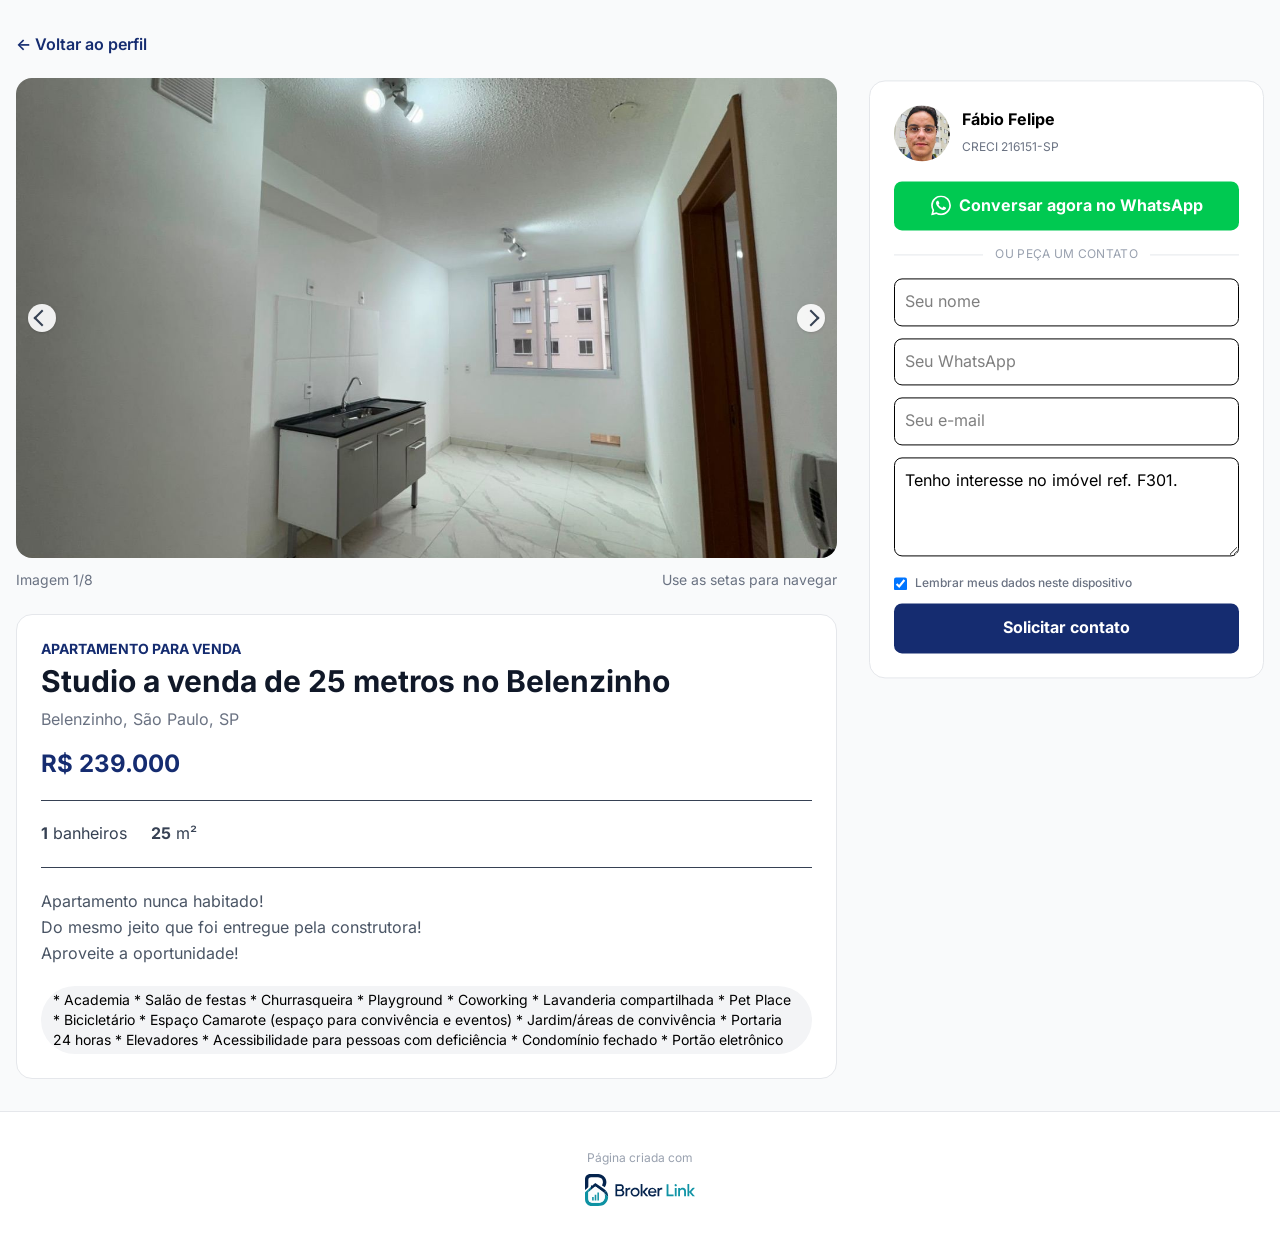
==== imoveis/364c758b-52be-48a4-a93f-f605bc0d73a9/index.html @ 96ce0179 "Publica Site Fabio Felipe" ====
<!DOCTYPE html><html lang="pt-BR"><head><meta charSet="UTF-8"/><meta name="viewport" content="width=device-width, initial-scale=1.0"/><title>Studio a venda de 25 metros no Belenzinho | BrokerLink</title><link rel="canonical" href="/imoveis/364c758b-52be-48a4-a93f-f605bc0d73a9/"/><meta name="description" content="Apartamento nunca habitado! 
Do mesmo jeito que foi entregue pela construtora!
Aproveite a oportunidade!"/><meta property="og:type" content="website"/><meta property="og:title" content="Studio a venda de 25 metros no Belenzinho | BrokerLink"/><meta property="og:description" content="Apartamento nunca habitado! 
Do mesmo jeito que foi entregue pela construtora!
Aproveite a oportunidade!"/><meta property="og:image" content="/brokerlink/uploads/corretores/35f3a626-eeab-41ef-ac6b-1ea419a82216/imoveis/364c758b-52be-48a4-a93f-f605bc0d73a9/e2fc492e-0e11-499b-bfd5-895e20bc08eb-master.jpg"/><meta name="twitter:card" content="summary_large_image"/><meta name="twitter:title" content="Studio a venda de 25 metros no Belenzinho | BrokerLink"/><meta name="twitter:description" content="Apartamento nunca habitado! 
Do mesmo jeito que foi entregue pela construtora!
Aproveite a oportunidade!"/><meta name="twitter:image" content="/brokerlink/uploads/corretores/35f3a626-eeab-41ef-ac6b-1ea419a82216/imoveis/364c758b-52be-48a4-a93f-f605bc0d73a9/e2fc492e-0e11-499b-bfd5-895e20bc08eb-master.jpg"/><link rel="icon" href="/brokerlink/favicon.ico" sizes="any"/><link rel="icon" type="image/svg+xml" href="/brokerlink/favicon.svg"/><link rel="stylesheet" href="/css/styles.min.css"/></head><body><div class="bg-gray-50 min-h-screen overflow-x-hidden"><main class="bg-gray-50 min-h-screen pb-24 lg:pb-0"><div class="max-w-7xl mx-auto px-4 py-8"><a href="/" class="text-primary font-semibold">← Voltar ao perfil</a><div class="grid lg:grid-cols-3 gap-8 mt-5"><div class="lg:col-span-2"><div id="property-gallery" class="space-y-3" data-gallery="1"><div class="relative overflow-hidden rounded-2xl bg-gray-100"><button type="button" data-gallery-prev="true" aria-label="Foto anterior" class="absolute left-3 top-1/2 z-10 -translate-y-1/2 rounded-full bg-white/90 p-2 text-gray-700 shadow hover:bg-white"><span class="block h-3 w-3 border-l-2 border-t-2 border-current -rotate-45"></span></button><button type="button" data-gallery-open="true" class="block w-full cursor-zoom-in"><img data-gallery-main="true" src="/brokerlink/uploads/corretores/35f3a626-eeab-41ef-ac6b-1ea419a82216/imoveis/364c758b-52be-48a4-a93f-f605bc0d73a9/e2fc492e-0e11-499b-bfd5-895e20bc08eb-master.jpg" alt="Studio a venda de 25 metros no Belenzinho - foto 1" class="h-80 w-full object-cover lg:h-[480px]"/></button><button type="button" data-gallery-next="true" aria-label="Próxima foto" class="absolute right-3 top-1/2 z-10 -translate-y-1/2 rounded-full bg-white/90 p-2 text-gray-700 shadow hover:bg-white"><span class="block h-3 w-3 border-r-2 border-t-2 border-current rotate-45"></span></button></div><div class="flex items-center justify-between text-sm text-gray-500"><span data-gallery-counter="true">Imagem 1/<!-- -->8</span><span class="hidden sm:inline">Use as setas para navegar</span></div></div><section class="bg-white border border-gray-200 rounded-2xl p-6 mt-6"><div class="flex flex-wrap justify-between gap-4"><div><p class="text-sm font-bold uppercase text-primary">Apartamento<!-- --> para <!-- -->venda</p><h1 class="text-3xl font-bold text-gray-900 mt-1">Studio a venda de 25 metros no Belenzinho</h1><p class="text-gray-500 mt-2">Belenzinho, São Paulo, SP</p></div><strong class="text-2xl text-primary">R$ 239.000</strong></div><div class="flex flex-wrap gap-6 py-5 my-5 border-y text-gray-700"><span><strong>1</strong> banheiros</span><span><strong>25</strong> m²</span></div><p class="text-gray-600 whitespace-pre-line leading-relaxed">Apartamento nunca habitado! 
Do mesmo jeito que foi entregue pela construtora!
Aproveite a oportunidade!</p><div class="flex flex-wrap gap-2 mt-5"><span class="bg-gray-100 rounded-full px-3 py-1 text-sm">* Academia * Salão de festas * Churrasqueira * Playground * Coworking * Lavanderia compartilhada * Pet Place * Bicicletário * Espaço Camarote (espaço para convivência e eventos) * Jardim/áreas de convivência * Portaria 24 horas * Elevadores * Acessibilidade para pessoas com deficiência * Condomínio fechado * Portão eletrônico</span></div></section></div><aside><div class="bg-white border border-gray-200 rounded-2xl p-6 sticky top-20"><div class="flex items-center gap-3 mb-5"><div class="w-14 h-14 rounded-full bg-blue-100 overflow-hidden"><img src="/brokerlink/uploads/corretores/35f3a626-eeab-41ef-ac6b-1ea419a82216/corretor-5-1782740356628-820094890.jpg" alt="" class="w-full h-full object-cover"/></div><div><strong class="block">Fábio Felipe</strong><span class="text-xs text-gray-500">CRECI <!-- -->216151<!-- -->-<!-- -->SP</span></div></div><a href="https://wa.me/5511975222840" target="_blank" rel="noopener noreferrer" data-main-whatsapp-button="true" class="flex items-center justify-center gap-2 bg-green-500 hover:bg-green-600 text-white text-center rounded-lg px-5 py-3 font-bold no-underline mb-4"><svg class="w-5 h-5 flex-shrink-0" viewBox="0 0 24 24" fill="currentColor" aria-hidden="true"><path d="M17.47 14.38c-.3-.15-1.76-.87-2.03-.97-.27-.1-.47-.15-.67.15-.2.3-.77.97-.94 1.16-.17.2-.35.22-.64.08-.3-.15-1.26-.46-2.39-1.48-.88-.79-1.48-1.76-1.65-2.06-.17-.3-.02-.46.13-.61.13-.13.3-.35.45-.52.15-.17.2-.3.3-.5.1-.2.05-.37-.03-.52-.07-.15-.67-1.61-.92-2.21-.24-.58-.49-.5-.67-.51h-.57c-.2 0-.52.07-.79.37-.27.3-1.04 1.02-1.04 2.48 0 1.46 1.07 2.88 1.21 3.07.15.2 2.1 3.2 5.08 4.49.71.31 1.26.49 1.69.63.71.23 1.36.2 1.87.12.57-.09 1.76-.72 2.01-1.41.25-.69.25-1.29.17-1.41-.07-.12-.27-.2-.57-.35M12.05 21.79h-.01a9.87 9.87 0 0 1-5.03-1.38l-.36-.21-3.74.98 1-3.65-.24-.37a9.86 9.86 0 0 1-1.51-5.26A9.89 9.89 0 0 1 12.05 2a9.82 9.82 0 0 1 6.99 2.9 9.83 9.83 0 0 1 2.89 7c0 5.45-4.44 9.89-9.88 9.89M20.46 3.49A11.82 11.82 0 0 0 12.05 0C5.5 0 .16 5.34.16 11.89c0 2.1.55 4.14 1.59 5.95L.06 24l6.3-1.65a11.88 11.88 0 0 0 5.68 1.45h.01c6.55 0 11.89-5.34 11.89-11.9a11.82 11.82 0 0 0-3.48-8.41"></path></svg>Conversar agora no WhatsApp</a><div class="flex items-center gap-3 my-4"><span class="h-px bg-gray-200 flex-1"></span><span class="text-xs uppercase tracking-wide text-gray-400">ou peça um contato</span><span class="h-px bg-gray-200 flex-1"></span></div><form data-lead-form="true" data-static-whatsapp-form="true" action="https://wa.me/5511975222840" method="GET" class="space-y-3"><input type="hidden" name="imovel_id" value="364c758b-52be-48a4-a93f-f605bc0d73a9"/><input type="hidden" name="link" value=""/><input type="hidden" name="origem" value="direto"/><input name="nome" autoComplete="name" required="" placeholder="Seu nome" class="w-full border rounded-lg p-2.5"/><input name="telefone" type="tel" autoComplete="tel" required="" placeholder="Seu WhatsApp" data-phone-mask="true" inputMode="numeric" maxLength="15" class="w-full border rounded-lg p-2.5"/><input name="email" type="email" autoComplete="email" placeholder="Seu e-mail" class="w-full border rounded-lg p-2.5"/><textarea name="mensagem" rows="3" class="w-full border rounded-lg p-2.5">Tenho interesse no imóvel ref. F301.</textarea><label class="flex items-start gap-2 text-xs text-gray-500"><input type="checkbox" name="lembrar_dados" class="mt-0.5" checked=""/><span>Lembrar meus dados neste dispositivo</span></label><button class="btn-primary w-full rounded-lg px-5 py-3 font-bold">Solicitar contato</button></form></div></aside></div></div></main><a href="https://wa.me/5511975222840" target="_blank" rel="noopener noreferrer" data-fixed-whatsapp-button="true" class="hidden fixed bottom-4 left-4 right-4 z-40 flex items-center justify-center gap-2 bg-green-500 text-white rounded-xl px-5 py-4 font-bold no-underline shadow-xl"><svg class="w-5 h-5 flex-shrink-0" viewBox="0 0 24 24" fill="currentColor" aria-hidden="true"><path d="M17.47 14.38c-.3-.15-1.76-.87-2.03-.97-.27-.1-.47-.15-.67.15-.2.3-.77.97-.94 1.16-.17.2-.35.22-.64.08-.3-.15-1.26-.46-2.39-1.48-.88-.79-1.48-1.76-1.65-2.06-.17-.3-.02-.46.13-.61.13-.13.3-.35.45-.52.15-.17.2-.3.3-.5.1-.2.05-.37-.03-.52-.07-.15-.67-1.61-.92-2.21-.24-.58-.49-.5-.67-.51h-.57c-.2 0-.52.07-.79.37-.27.3-1.04 1.02-1.04 2.48 0 1.46 1.07 2.88 1.21 3.07.15.2 2.1 3.2 5.08 4.49.71.31 1.26.49 1.69.63.71.23 1.36.2 1.87.12.57-.09 1.76-.72 2.01-1.41.25-.69.25-1.29.17-1.41-.07-.12-.27-.2-.57-.35M12.05 21.79h-.01a9.87 9.87 0 0 1-5.03-1.38l-.36-.21-3.74.98 1-3.65-.24-.37a9.86 9.86 0 0 1-1.51-5.26A9.89 9.89 0 0 1 12.05 2a9.82 9.82 0 0 1 6.99 2.9 9.83 9.83 0 0 1 2.89 7c0 5.45-4.44 9.89-9.88 9.89M20.46 3.49A11.82 11.82 0 0 0 12.05 0C5.5 0 .16 5.34.16 11.89c0 2.1.55 4.14 1.59 5.95L.06 24l6.3-1.65a11.88 11.88 0 0 0 5.68 1.45h.01c6.55 0 11.89-5.34 11.89-11.9a11.82 11.82 0 0 0-3.48-8.41"></path></svg>Conversar no WhatsApp</a><footer class="bg-white border-t border-gray-200"><div class="max-w-7xl mx-auto px-4 py-8 text-center"><a href="https://www.brokerlink.com.br" class="inline-flex flex-col items-center gap-2 no-underline"><span class="text-xs text-gray-400">Página criada com</span><img src="/brokerlink/logo.svg" alt="BrokerLink" width="128" height="34" class="h-8 w-auto"/></a></div></footer><div id="location-capture" class="hidden fixed bottom-24 lg:bottom-4 left-4 right-4 sm:left-auto sm:w-96 z-50 bg-white border border-gray-200 rounded-xl p-4 shadow-xl" role="status" aria-live="polite"><div class="flex items-start gap-3"><div class="w-9 h-9 rounded-full bg-blue-50 text-primary flex items-center justify-center flex-shrink-0"><svg class="w-5 h-5" viewBox="0 0 24 24" fill="none" stroke="currentColor" stroke-width="2" aria-hidden="true"><path stroke-linecap="round" stroke-linejoin="round" d="M12 21s6-5.3 6-11a6 6 0 1 0-12 0c0 5.7 6 11 6 11Z"></path><circle cx="12" cy="10" r="2"></circle></svg></div><div class="flex-1"><strong class="block text-sm text-gray-900">Atendimento na sua região</strong><p id="location-capture-status" class="text-xs text-gray-500 mt-1">Autorize o navegador para identificarmos apenas sua cidade aproximada.</p></div><button id="location-capture-close" type="button" class="bg-transparent border-0 text-gray-400" aria-label="Fechar">×</button></div></div><script>
      (function () {
        const storageKey = 'brokerlink.leadIdentity.v1';
        const legacyStorageKey = ['brok', 'ermap.leadIdentity.v1'].join('');

        function readIdentity() {
          try {
            const rawValue = localStorage.getItem(storageKey) || localStorage.getItem(legacyStorageKey) || '{}';
            const value = JSON.parse(rawValue);
            if (localStorage.getItem(legacyStorageKey) && !localStorage.getItem(storageKey)) {
              localStorage.setItem(storageKey, JSON.stringify(value));
              localStorage.removeItem(legacyStorageKey);
            }
            return {
              nome: typeof value.nome === 'string' ? value.nome : '',
              telefone: typeof value.telefone === 'string' ? value.telefone : '',
              email: typeof value.email === 'string' ? value.email : ''
            };
          } catch (error) {
            return { nome: '', telefone: '', email: '' };
          }
        }

        function initializeLeadForms() {
          const identity = readIdentity();

          document.querySelectorAll('[data-lead-form]').forEach(function (form) {
            const nameInput = form.querySelector('[name="nome"]');
            const phoneInput = form.querySelector('[name="telefone"]');
            const emailInput = form.querySelector('[name="email"]');
            const rememberInput = form.querySelector('[name="lembrar_dados"]');

            if (nameInput && !nameInput.value) nameInput.value = identity.nome;
            if (phoneInput && !phoneInput.value) phoneInput.value = identity.telefone;
            if (emailInput && !emailInput.value) emailInput.value = identity.email;
            if (rememberInput && (identity.nome || identity.telefone || identity.email)) {
              rememberInput.checked = true;
            }

            form.addEventListener('submit', function () {
              if (rememberInput && rememberInput.checked) {
                localStorage.setItem(storageKey, JSON.stringify({
                  nome: nameInput ? nameInput.value.trim() : '',
                  telefone: phoneInput ? phoneInput.value.trim() : '',
                  email: emailInput ? emailInput.value.trim() : ''
                }));
                localStorage.removeItem(legacyStorageKey);
              } else {
                localStorage.removeItem(storageKey);
                localStorage.removeItem(legacyStorageKey);
              }
            });
          });
        }

        if (document.readyState === 'loading') {
          document.addEventListener('DOMContentLoaded', initializeLeadForms);
        } else {
          initializeLeadForms();
        }
      })();
    </script><script>
      (function () {
        function formatPhone(value) {
          var digits = String(value || '').replace(/\D/g, '');

          if (digits.startsWith('55') && digits.length > 11) {
            digits = digits.slice(2);
          }

          digits = digits.slice(0, 11);

          if (!digits) return '';
          if (digits.length <= 2) return '(' + digits;

          var ddd = digits.slice(0, 2);
          var number = digits.slice(2);

          if (digits.length <= 6) {
            return '(' + ddd + ') ' + number;
          }

          if (digits.length <= 10) {
            return '(' + ddd + ') ' + number.slice(0, 4) + '-' + number.slice(4);
          }

          return '(' + ddd + ') ' + number.slice(0, 5) + '-' + number.slice(5);
        }

        function applyMask(input) {
          if (!input || input.dataset.phoneMaskBound === '1') return;
          input.dataset.phoneMaskBound = '1';

          function sync() {
            var masked = formatPhone(input.value);
            if (input.value !== masked) {
              input.value = masked;
            }
          }

          input.addEventListener('input', sync);
          input.addEventListener('blur', sync);
          sync();
        }

        function initializePhoneMasks() {
          document.querySelectorAll('[data-phone-mask]').forEach(applyMask);
        }

        if (document.readyState === 'loading') {
          document.addEventListener('DOMContentLoaded', initializePhoneMasks);
        } else {
          initializePhoneMasks();
        }
      })();
    </script><script>
              (function () {
                var root = document.getElementById('property-gallery');
                if (!root) return;

                var images = [{"id":"e2fc492e-0e11-499b-bfd5-895e20bc08eb","src":"/brokerlink/uploads/corretores/35f3a626-eeab-41ef-ac6b-1ea419a82216/imoveis/364c758b-52be-48a4-a93f-f605bc0d73a9/e2fc492e-0e11-499b-bfd5-895e20bc08eb-master.jpg","thumb":"/brokerlink/uploads/corretores/35f3a626-eeab-41ef-ac6b-1ea419a82216/imoveis/364c758b-52be-48a4-a93f-f605bc0d73a9/e2fc492e-0e11-499b-bfd5-895e20bc08eb-thumb.jpg","width":1400,"height":1050},{"id":"a953e81a-6443-4aee-ba90-77e28da5d212","src":"/brokerlink/uploads/corretores/35f3a626-eeab-41ef-ac6b-1ea419a82216/imoveis/364c758b-52be-48a4-a93f-f605bc0d73a9/a953e81a-6443-4aee-ba90-77e28da5d212-master.jpg","thumb":"/brokerlink/uploads/corretores/35f3a626-eeab-41ef-ac6b-1ea419a82216/imoveis/364c758b-52be-48a4-a93f-f605bc0d73a9/a953e81a-6443-4aee-ba90-77e28da5d212-thumb.jpg","width":1400,"height":1050},{"id":"7bea0f10-8720-460e-88e0-3cf108970d75","src":"/brokerlink/uploads/corretores/35f3a626-eeab-41ef-ac6b-1ea419a82216/imoveis/364c758b-52be-48a4-a93f-f605bc0d73a9/7bea0f10-8720-460e-88e0-3cf108970d75-master.jpg","thumb":"/brokerlink/uploads/corretores/35f3a626-eeab-41ef-ac6b-1ea419a82216/imoveis/364c758b-52be-48a4-a93f-f605bc0d73a9/7bea0f10-8720-460e-88e0-3cf108970d75-thumb.jpg","width":1400,"height":1050},{"id":"785e95f5-c721-4380-8a5f-6f62d6595e3a","src":"/brokerlink/uploads/corretores/35f3a626-eeab-41ef-ac6b-1ea419a82216/imoveis/364c758b-52be-48a4-a93f-f605bc0d73a9/785e95f5-c721-4380-8a5f-6f62d6595e3a-master.jpg","thumb":"/brokerlink/uploads/corretores/35f3a626-eeab-41ef-ac6b-1ea419a82216/imoveis/364c758b-52be-48a4-a93f-f605bc0d73a9/785e95f5-c721-4380-8a5f-6f62d6595e3a-thumb.jpg","width":1400,"height":1050},{"id":"64c66e83-bcea-46f1-accb-d6c730ab8a74","src":"/brokerlink/uploads/corretores/35f3a626-eeab-41ef-ac6b-1ea419a82216/imoveis/364c758b-52be-48a4-a93f-f605bc0d73a9/64c66e83-bcea-46f1-accb-d6c730ab8a74-master.jpg","thumb":"/brokerlink/uploads/corretores/35f3a626-eeab-41ef-ac6b-1ea419a82216/imoveis/364c758b-52be-48a4-a93f-f605bc0d73a9/64c66e83-bcea-46f1-accb-d6c730ab8a74-thumb.jpg","width":1400,"height":1050},{"id":"3a643de6-2754-4b26-b0de-0aee7206a7af","src":"/brokerlink/uploads/corretores/35f3a626-eeab-41ef-ac6b-1ea419a82216/imoveis/364c758b-52be-48a4-a93f-f605bc0d73a9/3a643de6-2754-4b26-b0de-0aee7206a7af-master.jpg","thumb":"/brokerlink/uploads/corretores/35f3a626-eeab-41ef-ac6b-1ea419a82216/imoveis/364c758b-52be-48a4-a93f-f605bc0d73a9/3a643de6-2754-4b26-b0de-0aee7206a7af-thumb.jpg","width":1400,"height":1050},{"id":"75c970a5-c79e-4745-8ea3-58b4ede23df8","src":"/brokerlink/uploads/corretores/35f3a626-eeab-41ef-ac6b-1ea419a82216/imoveis/364c758b-52be-48a4-a93f-f605bc0d73a9/75c970a5-c79e-4745-8ea3-58b4ede23df8-master.jpg","thumb":"/brokerlink/uploads/corretores/35f3a626-eeab-41ef-ac6b-1ea419a82216/imoveis/364c758b-52be-48a4-a93f-f605bc0d73a9/75c970a5-c79e-4745-8ea3-58b4ede23df8-thumb.jpg","width":1400,"height":1050},{"id":"d82e5429-895e-4ab4-be8c-13126585700b","src":"/brokerlink/uploads/corretores/35f3a626-eeab-41ef-ac6b-1ea419a82216/imoveis/364c758b-52be-48a4-a93f-f605bc0d73a9/d82e5429-895e-4ab4-be8c-13126585700b-master.jpg","thumb":"/brokerlink/uploads/corretores/35f3a626-eeab-41ef-ac6b-1ea419a82216/imoveis/364c758b-52be-48a4-a93f-f605bc0d73a9/d82e5429-895e-4ab4-be8c-13126585700b-thumb.jpg","width":1400,"height":1050}];
                var title = "Studio a venda de 25 metros no Belenzinho";
                var index = 0;
                var isOpen = false;
                var mainImage = root.querySelector('[data-gallery-main]');
                var prevButton = root.querySelector('[data-gallery-prev]');
                var nextButton = root.querySelector('[data-gallery-next]');
                var openButton = root.querySelector('[data-gallery-open]');
                var counter = root.querySelector('[data-gallery-counter]');
                var mainWhatsappButton = document.querySelector('[data-main-whatsapp-button]');
                var fixedWhatsappButton = document.querySelector('[data-fixed-whatsapp-button]');

                var overlay = document.createElement('div');
                overlay.className = 'fixed inset-0 z-50 hidden items-center justify-center bg-black/80 p-4';
                overlay.setAttribute('data-gallery-modal', '1');
                overlay.innerHTML = '<button type="button" data-gallery-close class="absolute right-4 top-4 rounded-full bg-white/90 px-3 py-2 text-sm font-semibold text-gray-700">Fechar</button><button type="button" data-gallery-modal-prev aria-label="Foto anterior" class="absolute left-4 top-1/2 -translate-y-1/2 rounded-full bg-white/90 p-3 text-gray-700 shadow hover:bg-white"><span class="block h-3 w-3 border-l-2 border-t-2 border-current -rotate-45"></span></button><button type="button" data-gallery-modal-next aria-label="Próxima foto" class="absolute right-4 top-1/2 -translate-y-1/2 rounded-full bg-white/90 p-3 text-gray-700 shadow hover:bg-white"><span class="block h-3 w-3 border-r-2 border-t-2 border-current rotate-45"></span></button><img data-gallery-modal-image class="max-h-[90vh] max-w-[95vw] rounded-xl object-contain shadow-2xl" alt="" />';
                document.body.appendChild(overlay);

                var modalImage = overlay.querySelector('[data-gallery-modal-image]');
                var closeButton = overlay.querySelector('[data-gallery-close]');
                var modalPrevButton = overlay.querySelector('[data-gallery-modal-prev]');
                var modalNextButton = overlay.querySelector('[data-gallery-modal-next]');
                var touchStartX = 0;
                var touchStartY = 0;
                var touchEndX = 0;
                var touchEndY = 0;

                function currentImage() {
                  return images[index] || {};
                }

                function render() {
                  if (!images.length) return;
                  var image = currentImage();
                  mainImage.src = image.src || image.thumb || '';
                  mainImage.alt = title + ' - foto ' + (index + 1);
                  modalImage.src = image.src || image.thumb || '';
                  modalImage.alt = mainImage.alt;
                  if (counter) {
                    counter.textContent = 'Imagem ' + (index + 1) + '/' + images.length;
                  }
                }

                function step(direction) {
                  if (!images.length) return;
                  index = (index + direction + images.length) % images.length;
                  render();
                }

                function sync() {
                  render();
                }

                function openModal() {
                  if (!images.length) return;
                  overlay.classList.remove('hidden');
                  overlay.classList.add('flex');
                  isOpen = true;
                  render();
                }

                function closeModal() {
                  overlay.classList.add('hidden');
                  overlay.classList.remove('flex');
                  isOpen = false;
                }

                if (prevButton) {
                  prevButton.addEventListener('click', function () {
                    step(-1);
                  });
                }

                if (nextButton) {
                  nextButton.addEventListener('click', function () {
                    step(1);
                  });
                }

                if (openButton) {
                  openButton.addEventListener('click', openModal);
                }

                if (modalPrevButton) {
                  modalPrevButton.addEventListener('click', function (event) {
                    event.stopPropagation();
                    step(-1);
                  });
                }

                if (modalNextButton) {
                  modalNextButton.addEventListener('click', function (event) {
                    event.stopPropagation();
                    step(1);
                  });
                }

                root.addEventListener('touchstart', function (event) {
                  if (!event.touches || !event.touches.length) return;
                  touchStartX = event.touches[0].clientX;
                  touchStartY = event.touches[0].clientY;
                  touchEndX = touchStartX;
                  touchEndY = touchStartY;
                }, { passive: true });

                root.addEventListener('touchmove', function (event) {
                  if (!event.touches || !event.touches.length) return;
                  touchEndX = event.touches[0].clientX;
                  touchEndY = event.touches[0].clientY;
                }, { passive: true });

                root.addEventListener('touchend', function () {
                  if (!images.length) return;
                  var diffX = touchEndX - touchStartX;
                  var diffY = touchEndY - touchStartY;
                  if (Math.abs(diffX) < 50 || Math.abs(diffX) <= Math.abs(diffY)) return;
                  step(diffX < 0 ? 1 : -1);
                });

                overlay.addEventListener('click', function (event) {
                  if (event.target === overlay) closeModal();
                });

                closeButton.addEventListener('click', closeModal);
                document.addEventListener('keydown', function (event) {
                  if (!isOpen) return;
                  if (event.key === 'Escape') closeModal();
                  if (event.key === 'ArrowLeft') step(-1);
                  if (event.key === 'ArrowRight') step(1);
                });

                render();

                if (mainWhatsappButton && fixedWhatsappButton && 'IntersectionObserver' in window) {
                  var syncWhatsappVisibility = function (isVisible) {
                    fixedWhatsappButton.classList.toggle('hidden', isVisible);
                  };

                  var observer = new IntersectionObserver(function (entries) {
                    entries.forEach(function (entry) {
                      syncWhatsappVisibility(entry.isIntersecting);
                    });
                  }, {
                    threshold: 0.1,
                  });

                  observer.observe(mainWhatsappButton);
                  syncWhatsappVisibility(mainWhatsappButton.getBoundingClientRect().top < window.innerHeight && mainWhatsappButton.getBoundingClientRect().bottom > 0);
                }
              })();
            </script></div><script>
  (function () {
    var phone = '5511975222840';

    function field(form, name) {
      var input = form.querySelector('[name="' + name + '"]');
      return input ? String(input.value || '').trim() : '';
    }

    document.querySelectorAll('[data-static-whatsapp-form]').forEach(function (form) {
      form.addEventListener('submit', function (event) {
        event.preventDefault();

        var title = document.querySelector('h1');
        var canonical = document.querySelector('link[rel="canonical"]');
        var lines = ['Olá, Fábio! Gostaria de receber mais informações.'];
        var name = field(form, 'nome');
        var contactPhone = field(form, 'telefone');
        var email = field(form, 'email');
        var message = field(form, 'mensagem');

        if (title) lines.push('Página: ' + title.textContent.trim());
        if (name) lines.push('Nome: ' + name);
        if (contactPhone) lines.push('Meu WhatsApp: ' + contactPhone);
        if (email) lines.push('E-mail: ' + email);
        if (message) lines.push('Mensagem: ' + message);
        if (canonical) lines.push('Link: ' + canonical.href);

        var url = 'https://wa.me/' + phone + '?text=' + encodeURIComponent(lines.join('\n'));
        window.open(url, '_blank', 'noopener,noreferrer');
      });
    });
  })();
</script></body></html>
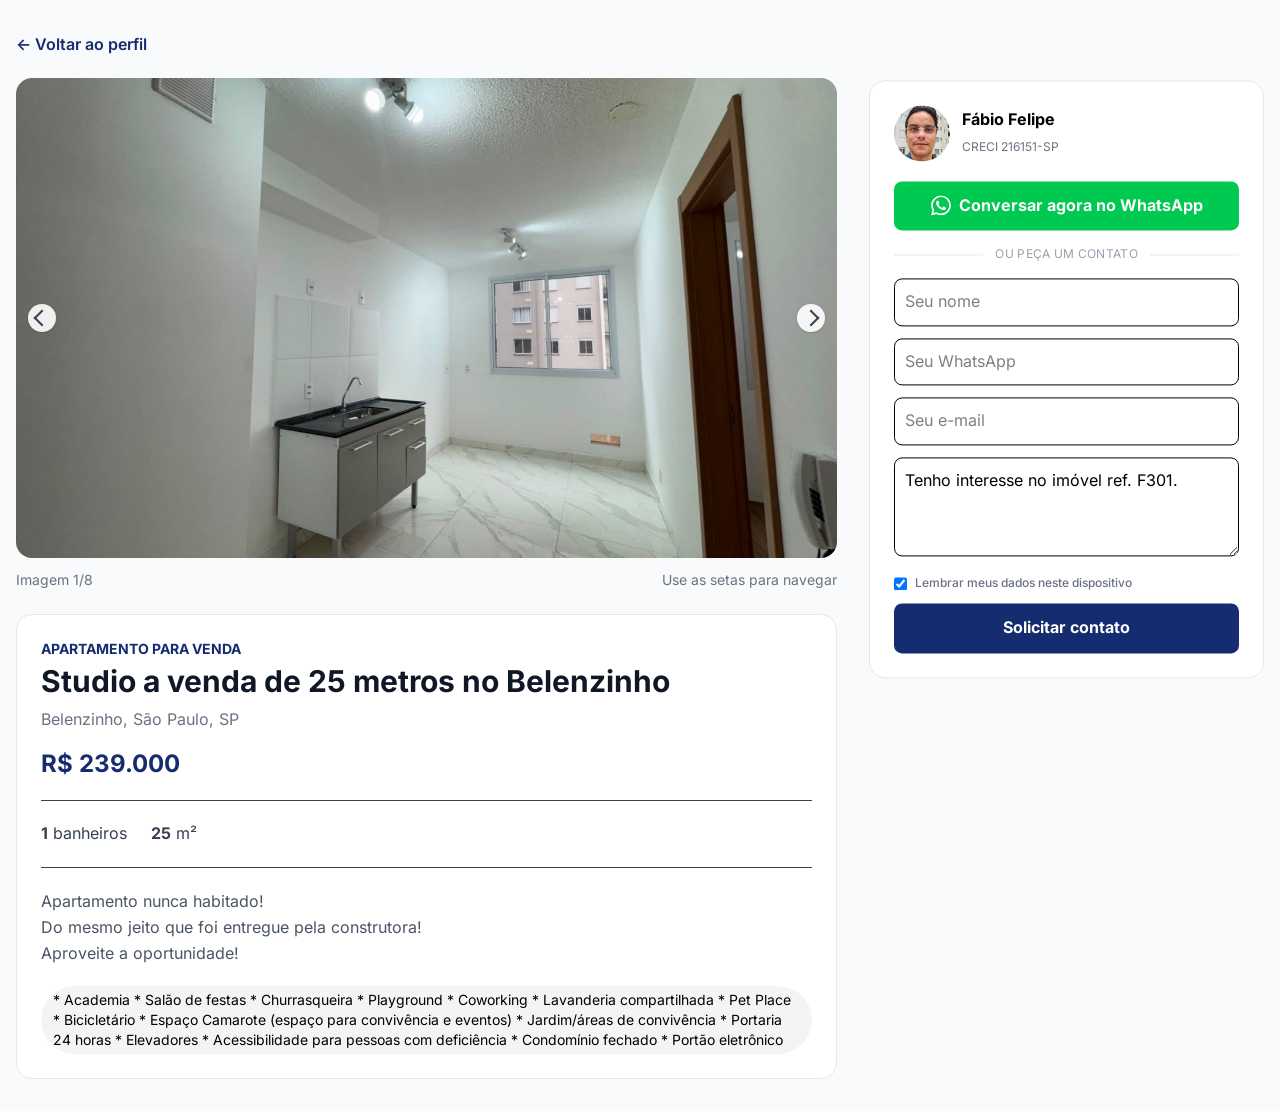
==== commit 42f45fd3: "Remove 'Página criada com BrokerLink' badge from home and property pages" ====
--- a/imoveis/364c758b-52be-48a4-a93f-f605bc0d73a9/index.html
+++ b/imoveis/364c758b-52be-48a4-a93f-f605bc0d73a9/index.html
@@ -6,7 +6,7 @@
 Do mesmo jeito que foi entregue pela construtora!
 Aproveite a oportunidade!"/><meta name="twitter:image" content="/brokerlink/uploads/corretores/35f3a626-eeab-41ef-ac6b-1ea419a82216/imoveis/364c758b-52be-48a4-a93f-f605bc0d73a9/e2fc492e-0e11-499b-bfd5-895e20bc08eb-master.jpg"/><link rel="icon" href="/brokerlink/favicon.ico" sizes="any"/><link rel="icon" type="image/svg+xml" href="/brokerlink/favicon.svg"/><link rel="stylesheet" href="/css/styles.min.css"/></head><body><div class="bg-gray-50 min-h-screen overflow-x-hidden"><main class="bg-gray-50 min-h-screen pb-24 lg:pb-0"><div class="max-w-7xl mx-auto px-4 py-8"><a href="/" class="text-primary font-semibold">← Voltar ao perfil</a><div class="grid lg:grid-cols-3 gap-8 mt-5"><div class="lg:col-span-2"><div id="property-gallery" class="space-y-3" data-gallery="1"><div class="relative overflow-hidden rounded-2xl bg-gray-100"><button type="button" data-gallery-prev="true" aria-label="Foto anterior" class="absolute left-3 top-1/2 z-10 -translate-y-1/2 rounded-full bg-white/90 p-2 text-gray-700 shadow hover:bg-white"><span class="block h-3 w-3 border-l-2 border-t-2 border-current -rotate-45"></span></button><button type="button" data-gallery-open="true" class="block w-full cursor-zoom-in"><img data-gallery-main="true" src="/brokerlink/uploads/corretores/35f3a626-eeab-41ef-ac6b-1ea419a82216/imoveis/364c758b-52be-48a4-a93f-f605bc0d73a9/e2fc492e-0e11-499b-bfd5-895e20bc08eb-master.jpg" alt="Studio a venda de 25 metros no Belenzinho - foto 1" class="h-80 w-full object-cover lg:h-[480px]"/></button><button type="button" data-gallery-next="true" aria-label="Próxima foto" class="absolute right-3 top-1/2 z-10 -translate-y-1/2 rounded-full bg-white/90 p-2 text-gray-700 shadow hover:bg-white"><span class="block h-3 w-3 border-r-2 border-t-2 border-current rotate-45"></span></button></div><div class="flex items-center justify-between text-sm text-gray-500"><span data-gallery-counter="true">Imagem 1/<!-- -->8</span><span class="hidden sm:inline">Use as setas para navegar</span></div></div><section class="bg-white border border-gray-200 rounded-2xl p-6 mt-6"><div class="flex flex-wrap justify-between gap-4"><div><p class="text-sm font-bold uppercase text-primary">Apartamento<!-- --> para <!-- -->venda</p><h1 class="text-3xl font-bold text-gray-900 mt-1">Studio a venda de 25 metros no Belenzinho</h1><p class="text-gray-500 mt-2">Belenzinho, São Paulo, SP</p></div><strong class="text-2xl text-primary">R$ 239.000</strong></div><div class="flex flex-wrap gap-6 py-5 my-5 border-y text-gray-700"><span><strong>1</strong> banheiros</span><span><strong>25</strong> m²</span></div><p class="text-gray-600 whitespace-pre-line leading-relaxed">Apartamento nunca habitado! 
 Do mesmo jeito que foi entregue pela construtora!
-Aproveite a oportunidade!</p><div class="flex flex-wrap gap-2 mt-5"><span class="bg-gray-100 rounded-full px-3 py-1 text-sm">* Academia * Salão de festas * Churrasqueira * Playground * Coworking * Lavanderia compartilhada * Pet Place * Bicicletário * Espaço Camarote (espaço para convivência e eventos) * Jardim/áreas de convivência * Portaria 24 horas * Elevadores * Acessibilidade para pessoas com deficiência * Condomínio fechado * Portão eletrônico</span></div></section></div><aside><div class="bg-white border border-gray-200 rounded-2xl p-6 sticky top-20"><div class="flex items-center gap-3 mb-5"><div class="w-14 h-14 rounded-full bg-blue-100 overflow-hidden"><img src="/brokerlink/uploads/corretores/35f3a626-eeab-41ef-ac6b-1ea419a82216/corretor-5-1782740356628-820094890.jpg" alt="" class="w-full h-full object-cover"/></div><div><strong class="block">Fábio Felipe</strong><span class="text-xs text-gray-500">CRECI <!-- -->216151<!-- -->-<!-- -->SP</span></div></div><a href="https://wa.me/5511975222840" target="_blank" rel="noopener noreferrer" data-main-whatsapp-button="true" class="flex items-center justify-center gap-2 bg-green-500 hover:bg-green-600 text-white text-center rounded-lg px-5 py-3 font-bold no-underline mb-4"><svg class="w-5 h-5 flex-shrink-0" viewBox="0 0 24 24" fill="currentColor" aria-hidden="true"><path d="M17.47 14.38c-.3-.15-1.76-.87-2.03-.97-.27-.1-.47-.15-.67.15-.2.3-.77.97-.94 1.16-.17.2-.35.22-.64.08-.3-.15-1.26-.46-2.39-1.48-.88-.79-1.48-1.76-1.65-2.06-.17-.3-.02-.46.13-.61.13-.13.3-.35.45-.52.15-.17.2-.3.3-.5.1-.2.05-.37-.03-.52-.07-.15-.67-1.61-.92-2.21-.24-.58-.49-.5-.67-.51h-.57c-.2 0-.52.07-.79.37-.27.3-1.04 1.02-1.04 2.48 0 1.46 1.07 2.88 1.21 3.07.15.2 2.1 3.2 5.08 4.49.71.31 1.26.49 1.69.63.71.23 1.36.2 1.87.12.57-.09 1.76-.72 2.01-1.41.25-.69.25-1.29.17-1.41-.07-.12-.27-.2-.57-.35M12.05 21.79h-.01a9.87 9.87 0 0 1-5.03-1.38l-.36-.21-3.74.98 1-3.65-.24-.37a9.86 9.86 0 0 1-1.51-5.26A9.89 9.89 0 0 1 12.05 2a9.82 9.82 0 0 1 6.99 2.9 9.83 9.83 0 0 1 2.89 7c0 5.45-4.44 9.89-9.88 9.89M20.46 3.49A11.82 11.82 0 0 0 12.05 0C5.5 0 .16 5.34.16 11.89c0 2.1.55 4.14 1.59 5.95L.06 24l6.3-1.65a11.88 11.88 0 0 0 5.68 1.45h.01c6.55 0 11.89-5.34 11.89-11.9a11.82 11.82 0 0 0-3.48-8.41"></path></svg>Conversar agora no WhatsApp</a><div class="flex items-center gap-3 my-4"><span class="h-px bg-gray-200 flex-1"></span><span class="text-xs uppercase tracking-wide text-gray-400">ou peça um contato</span><span class="h-px bg-gray-200 flex-1"></span></div><form data-lead-form="true" data-static-whatsapp-form="true" action="https://wa.me/5511975222840" method="GET" class="space-y-3"><input type="hidden" name="imovel_id" value="364c758b-52be-48a4-a93f-f605bc0d73a9"/><input type="hidden" name="link" value=""/><input type="hidden" name="origem" value="direto"/><input name="nome" autoComplete="name" required="" placeholder="Seu nome" class="w-full border rounded-lg p-2.5"/><input name="telefone" type="tel" autoComplete="tel" required="" placeholder="Seu WhatsApp" data-phone-mask="true" inputMode="numeric" maxLength="15" class="w-full border rounded-lg p-2.5"/><input name="email" type="email" autoComplete="email" placeholder="Seu e-mail" class="w-full border rounded-lg p-2.5"/><textarea name="mensagem" rows="3" class="w-full border rounded-lg p-2.5">Tenho interesse no imóvel ref. F301.</textarea><label class="flex items-start gap-2 text-xs text-gray-500"><input type="checkbox" name="lembrar_dados" class="mt-0.5" checked=""/><span>Lembrar meus dados neste dispositivo</span></label><button class="btn-primary w-full rounded-lg px-5 py-3 font-bold">Solicitar contato</button></form></div></aside></div></div></main><a href="https://wa.me/5511975222840" target="_blank" rel="noopener noreferrer" data-fixed-whatsapp-button="true" class="hidden fixed bottom-4 left-4 right-4 z-40 flex items-center justify-center gap-2 bg-green-500 text-white rounded-xl px-5 py-4 font-bold no-underline shadow-xl"><svg class="w-5 h-5 flex-shrink-0" viewBox="0 0 24 24" fill="currentColor" aria-hidden="true"><path d="M17.47 14.38c-.3-.15-1.76-.87-2.03-.97-.27-.1-.47-.15-.67.15-.2.3-.77.97-.94 1.16-.17.2-.35.22-.64.08-.3-.15-1.26-.46-2.39-1.48-.88-.79-1.48-1.76-1.65-2.06-.17-.3-.02-.46.13-.61.13-.13.3-.35.45-.52.15-.17.2-.3.3-.5.1-.2.05-.37-.03-.52-.07-.15-.67-1.61-.92-2.21-.24-.58-.49-.5-.67-.51h-.57c-.2 0-.52.07-.79.37-.27.3-1.04 1.02-1.04 2.48 0 1.46 1.07 2.88 1.21 3.07.15.2 2.1 3.2 5.08 4.49.71.31 1.26.49 1.69.63.71.23 1.36.2 1.87.12.57-.09 1.76-.72 2.01-1.41.25-.69.25-1.29.17-1.41-.07-.12-.27-.2-.57-.35M12.05 21.79h-.01a9.87 9.87 0 0 1-5.03-1.38l-.36-.21-3.74.98 1-3.65-.24-.37a9.86 9.86 0 0 1-1.51-5.26A9.89 9.89 0 0 1 12.05 2a9.82 9.82 0 0 1 6.99 2.9 9.83 9.83 0 0 1 2.89 7c0 5.45-4.44 9.89-9.88 9.89M20.46 3.49A11.82 11.82 0 0 0 12.05 0C5.5 0 .16 5.34.16 11.89c0 2.1.55 4.14 1.59 5.95L.06 24l6.3-1.65a11.88 11.88 0 0 0 5.68 1.45h.01c6.55 0 11.89-5.34 11.89-11.9a11.82 11.82 0 0 0-3.48-8.41"></path></svg>Conversar no WhatsApp</a><footer class="bg-white border-t border-gray-200"><div class="max-w-7xl mx-auto px-4 py-8 text-center"><a href="https://www.brokerlink.com.br" class="inline-flex flex-col items-center gap-2 no-underline"><span class="text-xs text-gray-400">Página criada com</span><img src="/brokerlink/logo.svg" alt="BrokerLink" width="128" height="34" class="h-8 w-auto"/></a></div></footer><div id="location-capture" class="hidden fixed bottom-24 lg:bottom-4 left-4 right-4 sm:left-auto sm:w-96 z-50 bg-white border border-gray-200 rounded-xl p-4 shadow-xl" role="status" aria-live="polite"><div class="flex items-start gap-3"><div class="w-9 h-9 rounded-full bg-blue-50 text-primary flex items-center justify-center flex-shrink-0"><svg class="w-5 h-5" viewBox="0 0 24 24" fill="none" stroke="currentColor" stroke-width="2" aria-hidden="true"><path stroke-linecap="round" stroke-linejoin="round" d="M12 21s6-5.3 6-11a6 6 0 1 0-12 0c0 5.7 6 11 6 11Z"></path><circle cx="12" cy="10" r="2"></circle></svg></div><div class="flex-1"><strong class="block text-sm text-gray-900">Atendimento na sua região</strong><p id="location-capture-status" class="text-xs text-gray-500 mt-1">Autorize o navegador para identificarmos apenas sua cidade aproximada.</p></div><button id="location-capture-close" type="button" class="bg-transparent border-0 text-gray-400" aria-label="Fechar">×</button></div></div><script>
+Aproveite a oportunidade!</p><div class="flex flex-wrap gap-2 mt-5"><span class="bg-gray-100 rounded-full px-3 py-1 text-sm">* Academia * Salão de festas * Churrasqueira * Playground * Coworking * Lavanderia compartilhada * Pet Place * Bicicletário * Espaço Camarote (espaço para convivência e eventos) * Jardim/áreas de convivência * Portaria 24 horas * Elevadores * Acessibilidade para pessoas com deficiência * Condomínio fechado * Portão eletrônico</span></div></section></div><aside><div class="bg-white border border-gray-200 rounded-2xl p-6 sticky top-20"><div class="flex items-center gap-3 mb-5"><div class="w-14 h-14 rounded-full bg-blue-100 overflow-hidden"><img src="/brokerlink/uploads/corretores/35f3a626-eeab-41ef-ac6b-1ea419a82216/corretor-5-1782740356628-820094890.jpg" alt="" class="w-full h-full object-cover"/></div><div><strong class="block">Fábio Felipe</strong><span class="text-xs text-gray-500">CRECI <!-- -->216151<!-- -->-<!-- -->SP</span></div></div><a href="https://wa.me/5511975222840" target="_blank" rel="noopener noreferrer" data-main-whatsapp-button="true" class="flex items-center justify-center gap-2 bg-green-500 hover:bg-green-600 text-white text-center rounded-lg px-5 py-3 font-bold no-underline mb-4"><svg class="w-5 h-5 flex-shrink-0" viewBox="0 0 24 24" fill="currentColor" aria-hidden="true"><path d="M17.47 14.38c-.3-.15-1.76-.87-2.03-.97-.27-.1-.47-.15-.67.15-.2.3-.77.97-.94 1.16-.17.2-.35.22-.64.08-.3-.15-1.26-.46-2.39-1.48-.88-.79-1.48-1.76-1.65-2.06-.17-.3-.02-.46.13-.61.13-.13.3-.35.45-.52.15-.17.2-.3.3-.5.1-.2.05-.37-.03-.52-.07-.15-.67-1.61-.92-2.21-.24-.58-.49-.5-.67-.51h-.57c-.2 0-.52.07-.79.37-.27.3-1.04 1.02-1.04 2.48 0 1.46 1.07 2.88 1.21 3.07.15.2 2.1 3.2 5.08 4.49.71.31 1.26.49 1.69.63.71.23 1.36.2 1.87.12.57-.09 1.76-.72 2.01-1.41.25-.69.25-1.29.17-1.41-.07-.12-.27-.2-.57-.35M12.05 21.79h-.01a9.87 9.87 0 0 1-5.03-1.38l-.36-.21-3.74.98 1-3.65-.24-.37a9.86 9.86 0 0 1-1.51-5.26A9.89 9.89 0 0 1 12.05 2a9.82 9.82 0 0 1 6.99 2.9 9.83 9.83 0 0 1 2.89 7c0 5.45-4.44 9.89-9.88 9.89M20.46 3.49A11.82 11.82 0 0 0 12.05 0C5.5 0 .16 5.34.16 11.89c0 2.1.55 4.14 1.59 5.95L.06 24l6.3-1.65a11.88 11.88 0 0 0 5.68 1.45h.01c6.55 0 11.89-5.34 11.89-11.9a11.82 11.82 0 0 0-3.48-8.41"></path></svg>Conversar agora no WhatsApp</a><div class="flex items-center gap-3 my-4"><span class="h-px bg-gray-200 flex-1"></span><span class="text-xs uppercase tracking-wide text-gray-400">ou peça um contato</span><span class="h-px bg-gray-200 flex-1"></span></div><form data-lead-form="true" data-static-whatsapp-form="true" action="https://wa.me/5511975222840" method="GET" class="space-y-3"><input type="hidden" name="imovel_id" value="364c758b-52be-48a4-a93f-f605bc0d73a9"/><input type="hidden" name="link" value=""/><input type="hidden" name="origem" value="direto"/><input name="nome" autoComplete="name" required="" placeholder="Seu nome" class="w-full border rounded-lg p-2.5"/><input name="telefone" type="tel" autoComplete="tel" required="" placeholder="Seu WhatsApp" data-phone-mask="true" inputMode="numeric" maxLength="15" class="w-full border rounded-lg p-2.5"/><input name="email" type="email" autoComplete="email" placeholder="Seu e-mail" class="w-full border rounded-lg p-2.5"/><textarea name="mensagem" rows="3" class="w-full border rounded-lg p-2.5">Tenho interesse no imóvel ref. F301.</textarea><label class="flex items-start gap-2 text-xs text-gray-500"><input type="checkbox" name="lembrar_dados" class="mt-0.5" checked=""/><span>Lembrar meus dados neste dispositivo</span></label><button class="btn-primary w-full rounded-lg px-5 py-3 font-bold">Solicitar contato</button></form></div></aside></div></div></main><a href="https://wa.me/5511975222840" target="_blank" rel="noopener noreferrer" data-fixed-whatsapp-button="true" class="hidden fixed bottom-4 left-4 right-4 z-40 flex items-center justify-center gap-2 bg-green-500 text-white rounded-xl px-5 py-4 font-bold no-underline shadow-xl"><svg class="w-5 h-5 flex-shrink-0" viewBox="0 0 24 24" fill="currentColor" aria-hidden="true"><path d="M17.47 14.38c-.3-.15-1.76-.87-2.03-.97-.27-.1-.47-.15-.67.15-.2.3-.77.97-.94 1.16-.17.2-.35.22-.64.08-.3-.15-1.26-.46-2.39-1.48-.88-.79-1.48-1.76-1.65-2.06-.17-.3-.02-.46.13-.61.13-.13.3-.35.45-.52.15-.17.2-.3.3-.5.1-.2.05-.37-.03-.52-.07-.15-.67-1.61-.92-2.21-.24-.58-.49-.5-.67-.51h-.57c-.2 0-.52.07-.79.37-.27.3-1.04 1.02-1.04 2.48 0 1.46 1.07 2.88 1.21 3.07.15.2 2.1 3.2 5.08 4.49.71.31 1.26.49 1.69.63.71.23 1.36.2 1.87.12.57-.09 1.76-.72 2.01-1.41.25-.69.25-1.29.17-1.41-.07-.12-.27-.2-.57-.35M12.05 21.79h-.01a9.87 9.87 0 0 1-5.03-1.38l-.36-.21-3.74.98 1-3.65-.24-.37a9.86 9.86 0 0 1-1.51-5.26A9.89 9.89 0 0 1 12.05 2a9.82 9.82 0 0 1 6.99 2.9 9.83 9.83 0 0 1 2.89 7c0 5.45-4.44 9.89-9.88 9.89M20.46 3.49A11.82 11.82 0 0 0 12.05 0C5.5 0 .16 5.34.16 11.89c0 2.1.55 4.14 1.59 5.95L.06 24l6.3-1.65a11.88 11.88 0 0 0 5.68 1.45h.01c6.55 0 11.89-5.34 11.89-11.9a11.82 11.82 0 0 0-3.48-8.41"></path></svg>Conversar no WhatsApp</a><div id="location-capture" class="hidden fixed bottom-24 lg:bottom-4 left-4 right-4 sm:left-auto sm:w-96 z-50 bg-white border border-gray-200 rounded-xl p-4 shadow-xl" role="status" aria-live="polite"><div class="flex items-start gap-3"><div class="w-9 h-9 rounded-full bg-blue-50 text-primary flex items-center justify-center flex-shrink-0"><svg class="w-5 h-5" viewBox="0 0 24 24" fill="none" stroke="currentColor" stroke-width="2" aria-hidden="true"><path stroke-linecap="round" stroke-linejoin="round" d="M12 21s6-5.3 6-11a6 6 0 1 0-12 0c0 5.7 6 11 6 11Z"></path><circle cx="12" cy="10" r="2"></circle></svg></div><div class="flex-1"><strong class="block text-sm text-gray-900">Atendimento na sua região</strong><p id="location-capture-status" class="text-xs text-gray-500 mt-1">Autorize o navegador para identificarmos apenas sua cidade aproximada.</p></div><button id="location-capture-close" type="button" class="bg-transparent border-0 text-gray-400" aria-label="Fechar">×</button></div></div><script>
       (function () {
         const storageKey = 'brokerlink.leadIdentity.v1';
         const legacyStorageKey = ['brok', 'ermap.leadIdentity.v1'].join('');
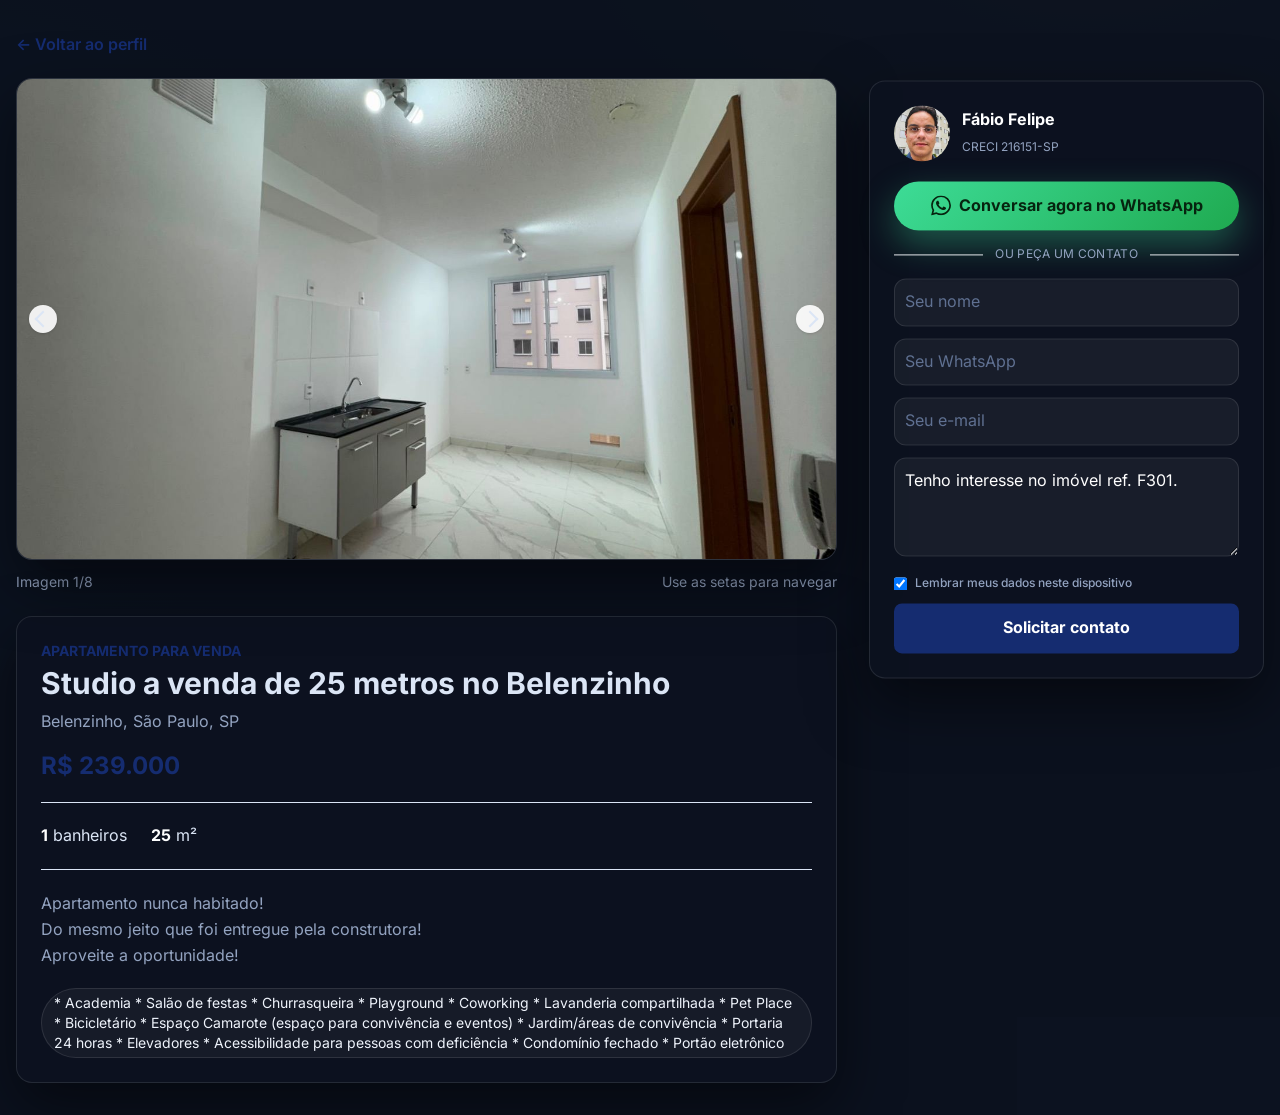
==== commit c6459f81: "Design revolution: dark-lux glass identity for home and property pages" ====
--- a/imoveis/364c758b-52be-48a4-a93f-f605bc0d73a9/index.html
+++ b/imoveis/364c758b-52be-48a4-a93f-f605bc0d73a9/index.html
@@ -1,11 +1,11 @@
-<!DOCTYPE html><html lang="pt-BR"><head><meta charSet="UTF-8"/><meta name="viewport" content="width=device-width, initial-scale=1.0"/><title>Studio a venda de 25 metros no Belenzinho | BrokerLink</title><link rel="canonical" href="/imoveis/364c758b-52be-48a4-a93f-f605bc0d73a9/"/><meta name="description" content="Apartamento nunca habitado! 
-Do mesmo jeito que foi entregue pela construtora!
-Aproveite a oportunidade!"/><meta property="og:type" content="website"/><meta property="og:title" content="Studio a venda de 25 metros no Belenzinho | BrokerLink"/><meta property="og:description" content="Apartamento nunca habitado! 
-Do mesmo jeito que foi entregue pela construtora!
-Aproveite a oportunidade!"/><meta property="og:image" content="/brokerlink/uploads/corretores/35f3a626-eeab-41ef-ac6b-1ea419a82216/imoveis/364c758b-52be-48a4-a93f-f605bc0d73a9/e2fc492e-0e11-499b-bfd5-895e20bc08eb-master.jpg"/><meta name="twitter:card" content="summary_large_image"/><meta name="twitter:title" content="Studio a venda de 25 metros no Belenzinho | BrokerLink"/><meta name="twitter:description" content="Apartamento nunca habitado! 
-Do mesmo jeito que foi entregue pela construtora!
-Aproveite a oportunidade!"/><meta name="twitter:image" content="/brokerlink/uploads/corretores/35f3a626-eeab-41ef-ac6b-1ea419a82216/imoveis/364c758b-52be-48a4-a93f-f605bc0d73a9/e2fc492e-0e11-499b-bfd5-895e20bc08eb-master.jpg"/><link rel="icon" href="/brokerlink/favicon.ico" sizes="any"/><link rel="icon" type="image/svg+xml" href="/brokerlink/favicon.svg"/><link rel="stylesheet" href="/css/styles.min.css"/></head><body><div class="bg-gray-50 min-h-screen overflow-x-hidden"><main class="bg-gray-50 min-h-screen pb-24 lg:pb-0"><div class="max-w-7xl mx-auto px-4 py-8"><a href="/" class="text-primary font-semibold">← Voltar ao perfil</a><div class="grid lg:grid-cols-3 gap-8 mt-5"><div class="lg:col-span-2"><div id="property-gallery" class="space-y-3" data-gallery="1"><div class="relative overflow-hidden rounded-2xl bg-gray-100"><button type="button" data-gallery-prev="true" aria-label="Foto anterior" class="absolute left-3 top-1/2 z-10 -translate-y-1/2 rounded-full bg-white/90 p-2 text-gray-700 shadow hover:bg-white"><span class="block h-3 w-3 border-l-2 border-t-2 border-current -rotate-45"></span></button><button type="button" data-gallery-open="true" class="block w-full cursor-zoom-in"><img data-gallery-main="true" src="/brokerlink/uploads/corretores/35f3a626-eeab-41ef-ac6b-1ea419a82216/imoveis/364c758b-52be-48a4-a93f-f605bc0d73a9/e2fc492e-0e11-499b-bfd5-895e20bc08eb-master.jpg" alt="Studio a venda de 25 metros no Belenzinho - foto 1" class="h-80 w-full object-cover lg:h-[480px]"/></button><button type="button" data-gallery-next="true" aria-label="Próxima foto" class="absolute right-3 top-1/2 z-10 -translate-y-1/2 rounded-full bg-white/90 p-2 text-gray-700 shadow hover:bg-white"><span class="block h-3 w-3 border-r-2 border-t-2 border-current rotate-45"></span></button></div><div class="flex items-center justify-between text-sm text-gray-500"><span data-gallery-counter="true">Imagem 1/<!-- -->8</span><span class="hidden sm:inline">Use as setas para navegar</span></div></div><section class="bg-white border border-gray-200 rounded-2xl p-6 mt-6"><div class="flex flex-wrap justify-between gap-4"><div><p class="text-sm font-bold uppercase text-primary">Apartamento<!-- --> para <!-- -->venda</p><h1 class="text-3xl font-bold text-gray-900 mt-1">Studio a venda de 25 metros no Belenzinho</h1><p class="text-gray-500 mt-2">Belenzinho, São Paulo, SP</p></div><strong class="text-2xl text-primary">R$ 239.000</strong></div><div class="flex flex-wrap gap-6 py-5 my-5 border-y text-gray-700"><span><strong>1</strong> banheiros</span><span><strong>25</strong> m²</span></div><p class="text-gray-600 whitespace-pre-line leading-relaxed">Apartamento nunca habitado! 
-Do mesmo jeito que foi entregue pela construtora!
+<!DOCTYPE html><html lang="pt-BR"><head><meta charSet="UTF-8"/><meta name="viewport" content="width=device-width, initial-scale=1.0"/><title>Studio a venda de 25 metros no Belenzinho | BrokerLink</title><link rel="canonical" href="/imoveis/364c758b-52be-48a4-a93f-f605bc0d73a9/"/><meta name="description" content="Apartamento nunca habitado! 
+Do mesmo jeito que foi entregue pela construtora!
+Aproveite a oportunidade!"/><meta property="og:type" content="website"/><meta property="og:title" content="Studio a venda de 25 metros no Belenzinho | BrokerLink"/><meta property="og:description" content="Apartamento nunca habitado! 
+Do mesmo jeito que foi entregue pela construtora!
+Aproveite a oportunidade!"/><meta property="og:image" content="/brokerlink/uploads/corretores/35f3a626-eeab-41ef-ac6b-1ea419a82216/imoveis/364c758b-52be-48a4-a93f-f605bc0d73a9/e2fc492e-0e11-499b-bfd5-895e20bc08eb-master.jpg"/><meta name="twitter:card" content="summary_large_image"/><meta name="twitter:title" content="Studio a venda de 25 metros no Belenzinho | BrokerLink"/><meta name="twitter:description" content="Apartamento nunca habitado! 
+Do mesmo jeito que foi entregue pela construtora!
+Aproveite a oportunidade!"/><meta name="twitter:image" content="/brokerlink/uploads/corretores/35f3a626-eeab-41ef-ac6b-1ea419a82216/imoveis/364c758b-52be-48a4-a93f-f605bc0d73a9/e2fc492e-0e11-499b-bfd5-895e20bc08eb-master.jpg"/><link rel="icon" href="/brokerlink/favicon.ico" sizes="any"/><link rel="icon" type="image/svg+xml" href="/brokerlink/favicon.svg"/><link rel="stylesheet" href="/css/styles.min.css"/><link rel="stylesheet" href="/css/revolution-pages.css"/></head><body><div class="bg-gray-50 min-h-screen overflow-x-hidden"><main class="bg-gray-50 min-h-screen pb-24 lg:pb-0"><div class="max-w-7xl mx-auto px-4 py-8"><a href="/" class="text-primary font-semibold">← Voltar ao perfil</a><div class="grid lg:grid-cols-3 gap-8 mt-5"><div class="lg:col-span-2"><div id="property-gallery" class="space-y-3" data-gallery="1"><div class="relative overflow-hidden rounded-2xl bg-gray-100"><button type="button" data-gallery-prev="true" aria-label="Foto anterior" class="absolute left-3 top-1/2 z-10 -translate-y-1/2 rounded-full bg-white/90 p-2 text-gray-700 shadow hover:bg-white"><span class="block h-3 w-3 border-l-2 border-t-2 border-current -rotate-45"></span></button><button type="button" data-gallery-open="true" class="block w-full cursor-zoom-in"><img data-gallery-main="true" src="/brokerlink/uploads/corretores/35f3a626-eeab-41ef-ac6b-1ea419a82216/imoveis/364c758b-52be-48a4-a93f-f605bc0d73a9/e2fc492e-0e11-499b-bfd5-895e20bc08eb-master.jpg" alt="Studio a venda de 25 metros no Belenzinho - foto 1" class="h-80 w-full object-cover lg:h-[480px]"/></button><button type="button" data-gallery-next="true" aria-label="Próxima foto" class="absolute right-3 top-1/2 z-10 -translate-y-1/2 rounded-full bg-white/90 p-2 text-gray-700 shadow hover:bg-white"><span class="block h-3 w-3 border-r-2 border-t-2 border-current rotate-45"></span></button></div><div class="flex items-center justify-between text-sm text-gray-500"><span data-gallery-counter="true">Imagem 1/<!-- -->8</span><span class="hidden sm:inline">Use as setas para navegar</span></div></div><section class="bg-white border border-gray-200 rounded-2xl p-6 mt-6"><div class="flex flex-wrap justify-between gap-4"><div><p class="text-sm font-bold uppercase text-primary">Apartamento<!-- --> para <!-- -->venda</p><h1 class="text-3xl font-bold text-gray-900 mt-1">Studio a venda de 25 metros no Belenzinho</h1><p class="text-gray-500 mt-2">Belenzinho, São Paulo, SP</p></div><strong class="text-2xl text-primary">R$ 239.000</strong></div><div class="flex flex-wrap gap-6 py-5 my-5 border-y text-gray-700"><span><strong>1</strong> banheiros</span><span><strong>25</strong> m²</span></div><p class="text-gray-600 whitespace-pre-line leading-relaxed">Apartamento nunca habitado! 
+Do mesmo jeito que foi entregue pela construtora!
 Aproveite a oportunidade!</p><div class="flex flex-wrap gap-2 mt-5"><span class="bg-gray-100 rounded-full px-3 py-1 text-sm">* Academia * Salão de festas * Churrasqueira * Playground * Coworking * Lavanderia compartilhada * Pet Place * Bicicletário * Espaço Camarote (espaço para convivência e eventos) * Jardim/áreas de convivência * Portaria 24 horas * Elevadores * Acessibilidade para pessoas com deficiência * Condomínio fechado * Portão eletrônico</span></div></section></div><aside><div class="bg-white border border-gray-200 rounded-2xl p-6 sticky top-20"><div class="flex items-center gap-3 mb-5"><div class="w-14 h-14 rounded-full bg-blue-100 overflow-hidden"><img src="/brokerlink/uploads/corretores/35f3a626-eeab-41ef-ac6b-1ea419a82216/corretor-5-1782740356628-820094890.jpg" alt="" class="w-full h-full object-cover"/></div><div><strong class="block">Fábio Felipe</strong><span class="text-xs text-gray-500">CRECI <!-- -->216151<!-- -->-<!-- -->SP</span></div></div><a href="https://wa.me/5511975222840" target="_blank" rel="noopener noreferrer" data-main-whatsapp-button="true" class="flex items-center justify-center gap-2 bg-green-500 hover:bg-green-600 text-white text-center rounded-lg px-5 py-3 font-bold no-underline mb-4"><svg class="w-5 h-5 flex-shrink-0" viewBox="0 0 24 24" fill="currentColor" aria-hidden="true"><path d="M17.47 14.38c-.3-.15-1.76-.87-2.03-.97-.27-.1-.47-.15-.67.15-.2.3-.77.97-.94 1.16-.17.2-.35.22-.64.08-.3-.15-1.26-.46-2.39-1.48-.88-.79-1.48-1.76-1.65-2.06-.17-.3-.02-.46.13-.61.13-.13.3-.35.45-.52.15-.17.2-.3.3-.5.1-.2.05-.37-.03-.52-.07-.15-.67-1.61-.92-2.21-.24-.58-.49-.5-.67-.51h-.57c-.2 0-.52.07-.79.37-.27.3-1.04 1.02-1.04 2.48 0 1.46 1.07 2.88 1.21 3.07.15.2 2.1 3.2 5.08 4.49.71.31 1.26.49 1.69.63.71.23 1.36.2 1.87.12.57-.09 1.76-.72 2.01-1.41.25-.69.25-1.29.17-1.41-.07-.12-.27-.2-.57-.35M12.05 21.79h-.01a9.87 9.87 0 0 1-5.03-1.38l-.36-.21-3.74.98 1-3.65-.24-.37a9.86 9.86 0 0 1-1.51-5.26A9.89 9.89 0 0 1 12.05 2a9.82 9.82 0 0 1 6.99 2.9 9.83 9.83 0 0 1 2.89 7c0 5.45-4.44 9.89-9.88 9.89M20.46 3.49A11.82 11.82 0 0 0 12.05 0C5.5 0 .16 5.34.16 11.89c0 2.1.55 4.14 1.59 5.95L.06 24l6.3-1.65a11.88 11.88 0 0 0 5.68 1.45h.01c6.55 0 11.89-5.34 11.89-11.9a11.82 11.82 0 0 0-3.48-8.41"></path></svg>Conversar agora no WhatsApp</a><div class="flex items-center gap-3 my-4"><span class="h-px bg-gray-200 flex-1"></span><span class="text-xs uppercase tracking-wide text-gray-400">ou peça um contato</span><span class="h-px bg-gray-200 flex-1"></span></div><form data-lead-form="true" data-static-whatsapp-form="true" action="https://wa.me/5511975222840" method="GET" class="space-y-3"><input type="hidden" name="imovel_id" value="364c758b-52be-48a4-a93f-f605bc0d73a9"/><input type="hidden" name="link" value=""/><input type="hidden" name="origem" value="direto"/><input name="nome" autoComplete="name" required="" placeholder="Seu nome" class="w-full border rounded-lg p-2.5"/><input name="telefone" type="tel" autoComplete="tel" required="" placeholder="Seu WhatsApp" data-phone-mask="true" inputMode="numeric" maxLength="15" class="w-full border rounded-lg p-2.5"/><input name="email" type="email" autoComplete="email" placeholder="Seu e-mail" class="w-full border rounded-lg p-2.5"/><textarea name="mensagem" rows="3" class="w-full border rounded-lg p-2.5">Tenho interesse no imóvel ref. F301.</textarea><label class="flex items-start gap-2 text-xs text-gray-500"><input type="checkbox" name="lembrar_dados" class="mt-0.5" checked=""/><span>Lembrar meus dados neste dispositivo</span></label><button class="btn-primary w-full rounded-lg px-5 py-3 font-bold">Solicitar contato</button></form></div></aside></div></div></main><a href="https://wa.me/5511975222840" target="_blank" rel="noopener noreferrer" data-fixed-whatsapp-button="true" class="hidden fixed bottom-4 left-4 right-4 z-40 flex items-center justify-center gap-2 bg-green-500 text-white rounded-xl px-5 py-4 font-bold no-underline shadow-xl"><svg class="w-5 h-5 flex-shrink-0" viewBox="0 0 24 24" fill="currentColor" aria-hidden="true"><path d="M17.47 14.38c-.3-.15-1.76-.87-2.03-.97-.27-.1-.47-.15-.67.15-.2.3-.77.97-.94 1.16-.17.2-.35.22-.64.08-.3-.15-1.26-.46-2.39-1.48-.88-.79-1.48-1.76-1.65-2.06-.17-.3-.02-.46.13-.61.13-.13.3-.35.45-.52.15-.17.2-.3.3-.5.1-.2.05-.37-.03-.52-.07-.15-.67-1.61-.92-2.21-.24-.58-.49-.5-.67-.51h-.57c-.2 0-.52.07-.79.37-.27.3-1.04 1.02-1.04 2.48 0 1.46 1.07 2.88 1.21 3.07.15.2 2.1 3.2 5.08 4.49.71.31 1.26.49 1.69.63.71.23 1.36.2 1.87.12.57-.09 1.76-.72 2.01-1.41.25-.69.25-1.29.17-1.41-.07-.12-.27-.2-.57-.35M12.05 21.79h-.01a9.87 9.87 0 0 1-5.03-1.38l-.36-.21-3.74.98 1-3.65-.24-.37a9.86 9.86 0 0 1-1.51-5.26A9.89 9.89 0 0 1 12.05 2a9.82 9.82 0 0 1 6.99 2.9 9.83 9.83 0 0 1 2.89 7c0 5.45-4.44 9.89-9.88 9.89M20.46 3.49A11.82 11.82 0 0 0 12.05 0C5.5 0 .16 5.34.16 11.89c0 2.1.55 4.14 1.59 5.95L.06 24l6.3-1.65a11.88 11.88 0 0 0 5.68 1.45h.01c6.55 0 11.89-5.34 11.89-11.9a11.82 11.82 0 0 0-3.48-8.41"></path></svg>Conversar no WhatsApp</a><div id="location-capture" class="hidden fixed bottom-24 lg:bottom-4 left-4 right-4 sm:left-auto sm:w-96 z-50 bg-white border border-gray-200 rounded-xl p-4 shadow-xl" role="status" aria-live="polite"><div class="flex items-start gap-3"><div class="w-9 h-9 rounded-full bg-blue-50 text-primary flex items-center justify-center flex-shrink-0"><svg class="w-5 h-5" viewBox="0 0 24 24" fill="none" stroke="currentColor" stroke-width="2" aria-hidden="true"><path stroke-linecap="round" stroke-linejoin="round" d="M12 21s6-5.3 6-11a6 6 0 1 0-12 0c0 5.7 6 11 6 11Z"></path><circle cx="12" cy="10" r="2"></circle></svg></div><div class="flex-1"><strong class="block text-sm text-gray-900">Atendimento na sua região</strong><p id="location-capture-status" class="text-xs text-gray-500 mt-1">Autorize o navegador para identificarmos apenas sua cidade aproximada.</p></div><button id="location-capture-close" type="button" class="bg-transparent border-0 text-gray-400" aria-label="Fechar">×</button></div></div><script>
       (function () {
         const storageKey = 'brokerlink.leadIdentity.v1';
--- a/css/revolution-pages.css
+++ b/css/revolution-pages.css
@@ -0,0 +1,48 @@
+/* ============================================================
+   REVOLUÇÃO — Páginas de imóvel (detalhe)
+   Mesma identidade "dark-lux" da home, aplicada às páginas /imoveis/*.
+   ============================================================ */
+body{
+  --p-bg:#070b14;--p-surface:rgba(255,255,255,.045);--p-line:rgba(255,255,255,.1);
+  --p-text:#eef3fb;--p-muted:#93a3c0;--p-gold:#e8c476;--p-gold-deep:#c9a24d;--p-mint:#3ddc97;
+  background:var(--p-bg)!important;color:var(--p-text)!important;
+  font-family:"Inter","Segoe UI",system-ui,sans-serif;-webkit-font-smoothing:antialiased;
+}
+body::before{
+  content:"";position:fixed;inset:0;z-index:-1;pointer-events:none;
+  background:
+    radial-gradient(900px 500px at 85% -10%,rgba(232,196,118,.12),transparent 60%),
+    radial-gradient(1000px 700px at -10% 40%,rgba(37,78,158,.2),transparent 60%),
+    var(--p-bg);
+}
+/* containers claros viram vidro escuro */
+.bg-gray-50,.bg-white{background:rgba(13,19,33,.72)!important;color:var(--p-text)}
+.border,.border-b,.border-t{border-color:var(--p-line)!important}
+.rounded-xl,.rounded-2xl{box-shadow:0 24px 60px rgba(0,0,0,.5)}
+h1,h2,h3,strong{color:#fff!important}
+.text-gray-900,.text-gray-800,.text-gray-700{color:#dbe5f5!important}
+.text-gray-600,.text-gray-500,.text-gray-400,p{color:var(--p-muted)!important}
+.text-primary,.font-bold.text-primary{color:var(--p-gold)!important}
+/* chips/tags de características */
+.bg-blue-50,.bg-gray-100,.bg-green-50,.bg-yellow-50{background:var(--p-surface)!important;border:1px solid var(--p-line)}
+/* botões */
+a[class*="bg-green"],button[class*="bg-green"]{
+  background:linear-gradient(135deg,#3ddc97,#1faa50)!important;color:#06240f!important;
+  font-weight:900;border-radius:999px!important;box-shadow:0 14px 34px rgba(61,220,151,.35);
+}
+a[class*="border"][class*="rounded"]:not([class*="bg-green"]){
+  border-color:var(--p-line)!important;color:var(--p-text)!important;background:var(--p-surface);
+}
+/* inputs */
+input,textarea,select{
+  background:rgba(255,255,255,.05)!important;border:1px solid var(--p-line)!important;
+  color:#fff!important;border-radius:12px!important;
+}
+input::placeholder,textarea::placeholder{color:#5f7091!important}
+input:focus,textarea:focus{outline:none;border-color:rgba(232,196,118,.7)!important;box-shadow:0 0 0 4px rgba(232,196,118,.15)}
+/* links e navegação */
+a{text-decoration:none}
+a:hover{color:var(--p-gold)!important}
+hr{border-color:var(--p-line)}
+::selection{background:rgba(232,196,118,.35);color:#fff}
+a:focus-visible,button:focus-visible,input:focus-visible{outline:2px solid var(--p-gold);outline-offset:2px;border-radius:8px}
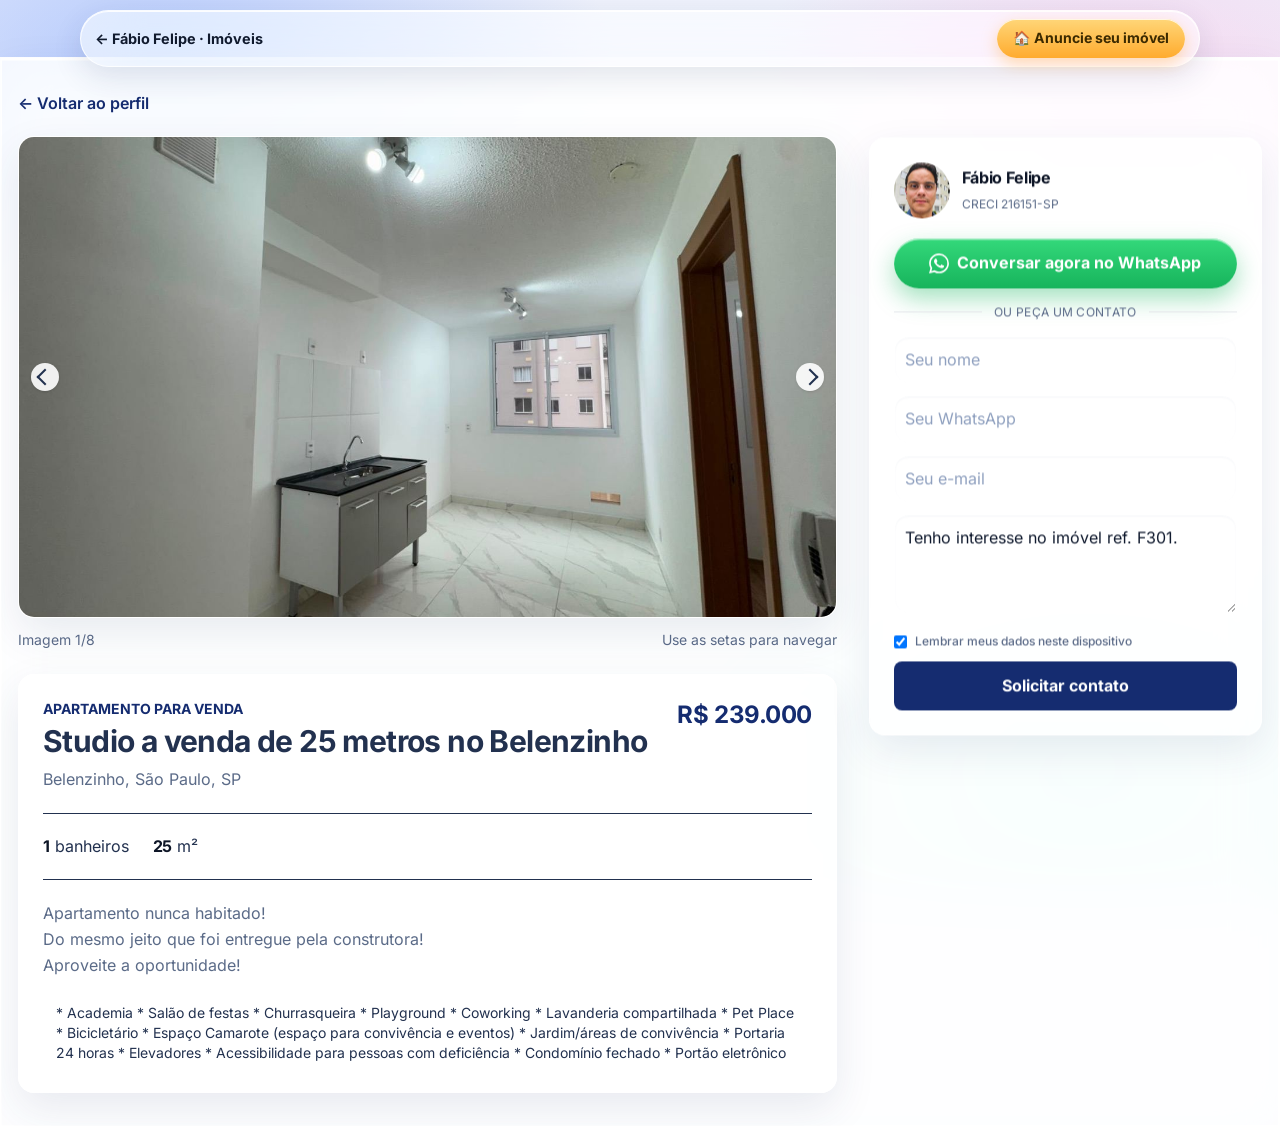
==== commit bdd2d53c: "Tema Liquid Glass (iOS 17) + seção e botões 'Anuncie seu imóvel'" ====
--- a/imoveis/364c758b-52be-48a4-a93f-f605bc0d73a9/index.html
+++ b/imoveis/364c758b-52be-48a4-a93f-f605bc0d73a9/index.html
@@ -4,7 +4,7 @@
 Do mesmo jeito que foi entregue pela construtora!
 Aproveite a oportunidade!"/><meta property="og:image" content="/brokerlink/uploads/corretores/35f3a626-eeab-41ef-ac6b-1ea419a82216/imoveis/364c758b-52be-48a4-a93f-f605bc0d73a9/e2fc492e-0e11-499b-bfd5-895e20bc08eb-master.jpg"/><meta name="twitter:card" content="summary_large_image"/><meta name="twitter:title" content="Studio a venda de 25 metros no Belenzinho | BrokerLink"/><meta name="twitter:description" content="Apartamento nunca habitado! 
 Do mesmo jeito que foi entregue pela construtora!
-Aproveite a oportunidade!"/><meta name="twitter:image" content="/brokerlink/uploads/corretores/35f3a626-eeab-41ef-ac6b-1ea419a82216/imoveis/364c758b-52be-48a4-a93f-f605bc0d73a9/e2fc492e-0e11-499b-bfd5-895e20bc08eb-master.jpg"/><link rel="icon" href="/brokerlink/favicon.ico" sizes="any"/><link rel="icon" type="image/svg+xml" href="/brokerlink/favicon.svg"/><link rel="stylesheet" href="/css/styles.min.css"/><link rel="stylesheet" href="/css/revolution-pages.css"/></head><body><div class="bg-gray-50 min-h-screen overflow-x-hidden"><main class="bg-gray-50 min-h-screen pb-24 lg:pb-0"><div class="max-w-7xl mx-auto px-4 py-8"><a href="/" class="text-primary font-semibold">← Voltar ao perfil</a><div class="grid lg:grid-cols-3 gap-8 mt-5"><div class="lg:col-span-2"><div id="property-gallery" class="space-y-3" data-gallery="1"><div class="relative overflow-hidden rounded-2xl bg-gray-100"><button type="button" data-gallery-prev="true" aria-label="Foto anterior" class="absolute left-3 top-1/2 z-10 -translate-y-1/2 rounded-full bg-white/90 p-2 text-gray-700 shadow hover:bg-white"><span class="block h-3 w-3 border-l-2 border-t-2 border-current -rotate-45"></span></button><button type="button" data-gallery-open="true" class="block w-full cursor-zoom-in"><img data-gallery-main="true" src="/brokerlink/uploads/corretores/35f3a626-eeab-41ef-ac6b-1ea419a82216/imoveis/364c758b-52be-48a4-a93f-f605bc0d73a9/e2fc492e-0e11-499b-bfd5-895e20bc08eb-master.jpg" alt="Studio a venda de 25 metros no Belenzinho - foto 1" class="h-80 w-full object-cover lg:h-[480px]"/></button><button type="button" data-gallery-next="true" aria-label="Próxima foto" class="absolute right-3 top-1/2 z-10 -translate-y-1/2 rounded-full bg-white/90 p-2 text-gray-700 shadow hover:bg-white"><span class="block h-3 w-3 border-r-2 border-t-2 border-current rotate-45"></span></button></div><div class="flex items-center justify-between text-sm text-gray-500"><span data-gallery-counter="true">Imagem 1/<!-- -->8</span><span class="hidden sm:inline">Use as setas para navegar</span></div></div><section class="bg-white border border-gray-200 rounded-2xl p-6 mt-6"><div class="flex flex-wrap justify-between gap-4"><div><p class="text-sm font-bold uppercase text-primary">Apartamento<!-- --> para <!-- -->venda</p><h1 class="text-3xl font-bold text-gray-900 mt-1">Studio a venda de 25 metros no Belenzinho</h1><p class="text-gray-500 mt-2">Belenzinho, São Paulo, SP</p></div><strong class="text-2xl text-primary">R$ 239.000</strong></div><div class="flex flex-wrap gap-6 py-5 my-5 border-y text-gray-700"><span><strong>1</strong> banheiros</span><span><strong>25</strong> m²</span></div><p class="text-gray-600 whitespace-pre-line leading-relaxed">Apartamento nunca habitado! 
+Aproveite a oportunidade!"/><meta name="twitter:image" content="/brokerlink/uploads/corretores/35f3a626-eeab-41ef-ac6b-1ea419a82216/imoveis/364c758b-52be-48a4-a93f-f605bc0d73a9/e2fc492e-0e11-499b-bfd5-895e20bc08eb-master.jpg"/><link rel="icon" href="/brokerlink/favicon.ico" sizes="any"/><link rel="icon" type="image/svg+xml" href="/brokerlink/favicon.svg"/><link rel="stylesheet" href="/css/styles.min.css"/><link rel="stylesheet" href="/css/revolution-pages.css"/><link rel="stylesheet" href="/css/liquid-glass-pages.css"/></head><body><div class="lg-topbar"><div class="lg-topbar-inner"><a class="lg-back" href="/">← Fábio Felipe · Imóveis</a><a class="lg-cta" href="/#anuncie">🏠 Anuncie seu imóvel</a></div></div><div class="bg-gray-50 min-h-screen overflow-x-hidden"><main class="bg-gray-50 min-h-screen pb-24 lg:pb-0"><div class="max-w-7xl mx-auto px-4 py-8"><a href="/" class="text-primary font-semibold">← Voltar ao perfil</a><div class="grid lg:grid-cols-3 gap-8 mt-5"><div class="lg:col-span-2"><div id="property-gallery" class="space-y-3" data-gallery="1"><div class="relative overflow-hidden rounded-2xl bg-gray-100"><button type="button" data-gallery-prev="true" aria-label="Foto anterior" class="absolute left-3 top-1/2 z-10 -translate-y-1/2 rounded-full bg-white/90 p-2 text-gray-700 shadow hover:bg-white"><span class="block h-3 w-3 border-l-2 border-t-2 border-current -rotate-45"></span></button><button type="button" data-gallery-open="true" class="block w-full cursor-zoom-in"><img data-gallery-main="true" src="/brokerlink/uploads/corretores/35f3a626-eeab-41ef-ac6b-1ea419a82216/imoveis/364c758b-52be-48a4-a93f-f605bc0d73a9/e2fc492e-0e11-499b-bfd5-895e20bc08eb-master.jpg" alt="Studio a venda de 25 metros no Belenzinho - foto 1" class="h-80 w-full object-cover lg:h-[480px]"/></button><button type="button" data-gallery-next="true" aria-label="Próxima foto" class="absolute right-3 top-1/2 z-10 -translate-y-1/2 rounded-full bg-white/90 p-2 text-gray-700 shadow hover:bg-white"><span class="block h-3 w-3 border-r-2 border-t-2 border-current rotate-45"></span></button></div><div class="flex items-center justify-between text-sm text-gray-500"><span data-gallery-counter="true">Imagem 1/<!-- -->8</span><span class="hidden sm:inline">Use as setas para navegar</span></div></div><section class="bg-white border border-gray-200 rounded-2xl p-6 mt-6"><div class="flex flex-wrap justify-between gap-4"><div><p class="text-sm font-bold uppercase text-primary">Apartamento<!-- --> para <!-- -->venda</p><h1 class="text-3xl font-bold text-gray-900 mt-1">Studio a venda de 25 metros no Belenzinho</h1><p class="text-gray-500 mt-2">Belenzinho, São Paulo, SP</p></div><strong class="text-2xl text-primary">R$ 239.000</strong></div><div class="flex flex-wrap gap-6 py-5 my-5 border-y text-gray-700"><span><strong>1</strong> banheiros</span><span><strong>25</strong> m²</span></div><p class="text-gray-600 whitespace-pre-line leading-relaxed">Apartamento nunca habitado! 
 Do mesmo jeito que foi entregue pela construtora!
 Aproveite a oportunidade!</p><div class="flex flex-wrap gap-2 mt-5"><span class="bg-gray-100 rounded-full px-3 py-1 text-sm">* Academia * Salão de festas * Churrasqueira * Playground * Coworking * Lavanderia compartilhada * Pet Place * Bicicletário * Espaço Camarote (espaço para convivência e eventos) * Jardim/áreas de convivência * Portaria 24 horas * Elevadores * Acessibilidade para pessoas com deficiência * Condomínio fechado * Portão eletrônico</span></div></section></div><aside><div class="bg-white border border-gray-200 rounded-2xl p-6 sticky top-20"><div class="flex items-center gap-3 mb-5"><div class="w-14 h-14 rounded-full bg-blue-100 overflow-hidden"><img src="/brokerlink/uploads/corretores/35f3a626-eeab-41ef-ac6b-1ea419a82216/corretor-5-1782740356628-820094890.jpg" alt="" class="w-full h-full object-cover"/></div><div><strong class="block">Fábio Felipe</strong><span class="text-xs text-gray-500">CRECI <!-- -->216151<!-- -->-<!-- -->SP</span></div></div><a href="https://wa.me/5511975222840" target="_blank" rel="noopener noreferrer" data-main-whatsapp-button="true" class="flex items-center justify-center gap-2 bg-green-500 hover:bg-green-600 text-white text-center rounded-lg px-5 py-3 font-bold no-underline mb-4"><svg class="w-5 h-5 flex-shrink-0" viewBox="0 0 24 24" fill="currentColor" aria-hidden="true"><path d="M17.47 14.38c-.3-.15-1.76-.87-2.03-.97-.27-.1-.47-.15-.67.15-.2.3-.77.97-.94 1.16-.17.2-.35.22-.64.08-.3-.15-1.26-.46-2.39-1.48-.88-.79-1.48-1.76-1.65-2.06-.17-.3-.02-.46.13-.61.13-.13.3-.35.45-.52.15-.17.2-.3.3-.5.1-.2.05-.37-.03-.52-.07-.15-.67-1.61-.92-2.21-.24-.58-.49-.5-.67-.51h-.57c-.2 0-.52.07-.79.37-.27.3-1.04 1.02-1.04 2.48 0 1.46 1.07 2.88 1.21 3.07.15.2 2.1 3.2 5.08 4.49.71.31 1.26.49 1.69.63.71.23 1.36.2 1.87.12.57-.09 1.76-.72 2.01-1.41.25-.69.25-1.29.17-1.41-.07-.12-.27-.2-.57-.35M12.05 21.79h-.01a9.87 9.87 0 0 1-5.03-1.38l-.36-.21-3.74.98 1-3.65-.24-.37a9.86 9.86 0 0 1-1.51-5.26A9.89 9.89 0 0 1 12.05 2a9.82 9.82 0 0 1 6.99 2.9 9.83 9.83 0 0 1 2.89 7c0 5.45-4.44 9.89-9.88 9.89M20.46 3.49A11.82 11.82 0 0 0 12.05 0C5.5 0 .16 5.34.16 11.89c0 2.1.55 4.14 1.59 5.95L.06 24l6.3-1.65a11.88 11.88 0 0 0 5.68 1.45h.01c6.55 0 11.89-5.34 11.89-11.9a11.82 11.82 0 0 0-3.48-8.41"></path></svg>Conversar agora no WhatsApp</a><div class="flex items-center gap-3 my-4"><span class="h-px bg-gray-200 flex-1"></span><span class="text-xs uppercase tracking-wide text-gray-400">ou peça um contato</span><span class="h-px bg-gray-200 flex-1"></span></div><form data-lead-form="true" data-static-whatsapp-form="true" action="https://wa.me/5511975222840" method="GET" class="space-y-3"><input type="hidden" name="imovel_id" value="364c758b-52be-48a4-a93f-f605bc0d73a9"/><input type="hidden" name="link" value=""/><input type="hidden" name="origem" value="direto"/><input name="nome" autoComplete="name" required="" placeholder="Seu nome" class="w-full border rounded-lg p-2.5"/><input name="telefone" type="tel" autoComplete="tel" required="" placeholder="Seu WhatsApp" data-phone-mask="true" inputMode="numeric" maxLength="15" class="w-full border rounded-lg p-2.5"/><input name="email" type="email" autoComplete="email" placeholder="Seu e-mail" class="w-full border rounded-lg p-2.5"/><textarea name="mensagem" rows="3" class="w-full border rounded-lg p-2.5">Tenho interesse no imóvel ref. F301.</textarea><label class="flex items-start gap-2 text-xs text-gray-500"><input type="checkbox" name="lembrar_dados" class="mt-0.5" checked=""/><span>Lembrar meus dados neste dispositivo</span></label><button class="btn-primary w-full rounded-lg px-5 py-3 font-bold">Solicitar contato</button></form></div></aside></div></div></main><a href="https://wa.me/5511975222840" target="_blank" rel="noopener noreferrer" data-fixed-whatsapp-button="true" class="hidden fixed bottom-4 left-4 right-4 z-40 flex items-center justify-center gap-2 bg-green-500 text-white rounded-xl px-5 py-4 font-bold no-underline shadow-xl"><svg class="w-5 h-5 flex-shrink-0" viewBox="0 0 24 24" fill="currentColor" aria-hidden="true"><path d="M17.47 14.38c-.3-.15-1.76-.87-2.03-.97-.27-.1-.47-.15-.67.15-.2.3-.77.97-.94 1.16-.17.2-.35.22-.64.08-.3-.15-1.26-.46-2.39-1.48-.88-.79-1.48-1.76-1.65-2.06-.17-.3-.02-.46.13-.61.13-.13.3-.35.45-.52.15-.17.2-.3.3-.5.1-.2.05-.37-.03-.52-.07-.15-.67-1.61-.92-2.21-.24-.58-.49-.5-.67-.51h-.57c-.2 0-.52.07-.79.37-.27.3-1.04 1.02-1.04 2.48 0 1.46 1.07 2.88 1.21 3.07.15.2 2.1 3.2 5.08 4.49.71.31 1.26.49 1.69.63.71.23 1.36.2 1.87.12.57-.09 1.76-.72 2.01-1.41.25-.69.25-1.29.17-1.41-.07-.12-.27-.2-.57-.35M12.05 21.79h-.01a9.87 9.87 0 0 1-5.03-1.38l-.36-.21-3.74.98 1-3.65-.24-.37a9.86 9.86 0 0 1-1.51-5.26A9.89 9.89 0 0 1 12.05 2a9.82 9.82 0 0 1 6.99 2.9 9.83 9.83 0 0 1 2.89 7c0 5.45-4.44 9.89-9.88 9.89M20.46 3.49A11.82 11.82 0 0 0 12.05 0C5.5 0 .16 5.34.16 11.89c0 2.1.55 4.14 1.59 5.95L.06 24l6.3-1.65a11.88 11.88 0 0 0 5.68 1.45h.01c6.55 0 11.89-5.34 11.89-11.9a11.82 11.82 0 0 0-3.48-8.41"></path></svg>Conversar no WhatsApp</a><div id="location-capture" class="hidden fixed bottom-24 lg:bottom-4 left-4 right-4 sm:left-auto sm:w-96 z-50 bg-white border border-gray-200 rounded-xl p-4 shadow-xl" role="status" aria-live="polite"><div class="flex items-start gap-3"><div class="w-9 h-9 rounded-full bg-blue-50 text-primary flex items-center justify-center flex-shrink-0"><svg class="w-5 h-5" viewBox="0 0 24 24" fill="none" stroke="currentColor" stroke-width="2" aria-hidden="true"><path stroke-linecap="round" stroke-linejoin="round" d="M12 21s6-5.3 6-11a6 6 0 1 0-12 0c0 5.7 6 11 6 11Z"></path><circle cx="12" cy="10" r="2"></circle></svg></div><div class="flex-1"><strong class="block text-sm text-gray-900">Atendimento na sua região</strong><p id="location-capture-status" class="text-xs text-gray-500 mt-1">Autorize o navegador para identificarmos apenas sua cidade aproximada.</p></div><button id="location-capture-close" type="button" class="bg-transparent border-0 text-gray-400" aria-label="Fechar">×</button></div></div><script>
       (function () {
--- a/css/liquid-glass-pages.css
+++ b/css/liquid-glass-pages.css
@@ -0,0 +1,104 @@
+/* ============================================================
+   LIQUID GLASS — Páginas de imóvel (/imoveis/*)
+   Camada clara estilo iOS 17 sobre revolution-pages.css.
+   Carregado por último para sobrescrever o dark-lux.
+   ============================================================ */
+
+body{
+  background:#f2f4fa !important;color:#0b1220 !important;
+  font-family:-apple-system,BlinkMacSystemFont,"SF Pro Display","SF Pro Text","Segoe UI",Roboto,Helvetica,Arial,sans-serif !important;
+}
+body::before{ /* wallpaper de luz difusa */
+  background:
+    radial-gradient(60% 50% at 12% 8%, rgba(120,160,255,.5), transparent 60%),
+    radial-gradient(50% 45% at 88% 12%, rgba(255,170,220,.4), transparent 60%),
+    radial-gradient(55% 50% at 85% 85%, rgba(120,230,220,.35), transparent 60%),
+    linear-gradient(180deg,#eef1fb,#f7f8fd 45%,#eef4f4) !important;
+}
+
+/* superfícies viram vidro claro */
+.bg-gray-50,.bg-white{
+  background:rgba(255,255,255,.55) !important;color:#0b1220 !important;
+  backdrop-filter:blur(28px) saturate(170%);
+  -webkit-backdrop-filter:blur(28px) saturate(170%);
+  border:1px solid rgba(255,255,255,.9) !important;
+  box-shadow:inset 0 1.5px 0 rgba(255,255,255,.95),0 16px 40px rgba(40,60,110,.10) !important;
+}
+.rounded-xl,.rounded-2xl{box-shadow:inset 0 1.5px 0 rgba(255,255,255,.9),0 16px 40px rgba(40,60,110,.10) !important;}
+.border,.border-b,.border-t{border-color:rgba(255,255,255,.85) !important;}
+
+h1,h2,h3,strong{color:#0d1526 !important;font-weight:800;letter-spacing:-.02em;}
+.text-gray-900,.text-gray-800,.text-gray-700{color:#22314f !important;}
+.text-gray-600,.text-gray-500,.text-gray-400,p{color:#5b6b88 !important;}
+.text-primary,.font-bold.text-primary{color:#0d1526 !important;}
+
+/* chips de características — pills iOS */
+.bg-blue-50,.bg-gray-100,.bg-green-50,.bg-yellow-50{
+  background:rgba(255,255,255,.65) !important;color:#22314f !important;
+  border:1px solid rgba(255,255,255,.95) !important;
+  box-shadow:inset 0 1px 0 #fff;
+}
+
+/* botões */
+a[class*="bg-green"],button[class*="bg-green"]{
+  background:linear-gradient(180deg,#34d97b,#17b45c) !important;color:#fff !important;
+  font-weight:800;border-radius:999px !important;
+  box-shadow:inset 0 1.5px 0 rgba(255,255,255,.55),0 10px 24px rgba(23,180,92,.4);
+  transition:transform .18s ease,box-shadow .18s ease;
+}
+a[class*="bg-green"]:hover,button[class*="bg-green"]:hover{transform:translateY(-2px);}
+a[class*="border"][class*="rounded"]:not([class*="bg-green"]){
+  border-color:rgba(255,255,255,.95) !important;color:#12203c !important;
+  background:rgba(255,255,255,.65) !important;border-radius:999px !important;
+  box-shadow:inset 0 1px 0 #fff;backdrop-filter:blur(10px);
+}
+
+/* inputs de vidro claro */
+input,textarea,select{
+  background:rgba(255,255,255,.78) !important;color:#101a2e !important;
+  border:1px solid rgba(180,195,230,.7) !important;border-radius:14px !important;
+  box-shadow:inset 0 1px 2px rgba(60,80,130,.06);
+}
+input::placeholder,textarea::placeholder{color:#8fa0bf !important}
+input:focus,textarea:focus{outline:3px solid rgba(79,124,255,.4);border-color:#4f7cff !important;box-shadow:none !important;}
+
+a{text-decoration:none}
+a:hover{color:#3d5fe8 !important}
+hr{border-color:rgba(160,180,220,.4)}
+::selection{background:rgba(79,124,255,.25);color:#0b1220}
+a:focus-visible,button:focus-visible,input:focus-visible{outline:2px solid #4f7cff;outline-offset:2px;border-radius:8px}
+
+/* barra fixa inferior de WhatsApp vira pílula flutuante */
+[data-fixed-whatsapp-button]{
+  left:auto !important;right:18px !important;bottom:18px !important;width:58px !important;height:58px !important;
+  border-radius:50% !important;padding:0 !important;overflow:hidden;
+  box-shadow:inset 0 1.5px 0 rgba(255,255,255,.6),0 12px 30px rgba(18,165,82,.5) !important;
+}
+[data-fixed-whatsapp-button] svg{width:28px !important;height:28px !important;margin:0 auto;}
+[data-fixed-whatsapp-button]:not(.hidden)::after{content:"";}
+
+/* card do corretor no aside */
+aside .sticky > div:first-child img{
+  box-shadow:0 0 0 4px rgba(255,255,255,.8),0 8px 20px rgba(60,80,160,.2);
+}
+
+/* barra de vidro superior das páginas de imóvel */
+.lg-topbar{position:sticky;top:10px;z-index:70;padding:0 12px;}
+.lg-topbar-inner{
+  max-width:1120px;margin:0 auto;display:flex;align-items:center;justify-content:space-between;gap:10px;
+  padding:8px 14px;border-radius:999px;
+  background:rgba(255,255,255,.55);backdrop-filter:blur(28px) saturate(180%);
+  -webkit-backdrop-filter:blur(28px) saturate(180%);
+  border:1px solid rgba(255,255,255,.8);
+  box-shadow:inset 0 1px 0 rgba(255,255,255,.9),0 10px 30px rgba(30,50,90,.12);
+}
+.lg-back{font-weight:700;font-size:.9rem;color:#101a2e !important;text-decoration:none;}
+.lg-cta{
+  font-weight:700;font-size:.88rem;text-decoration:none;color:#3c2a00;
+  padding:8px 16px;border-radius:999px;
+  background:linear-gradient(180deg,#ffd678,#ffab2e);
+  box-shadow:inset 0 1px 0 rgba(255,255,255,.8),0 6px 16px rgba(255,170,60,.4);
+  transition:transform .18s ease;
+}
+.lg-cta:hover{transform:translateY(-1px);color:#3c2a00 !important;}
+main{position:relative;}
